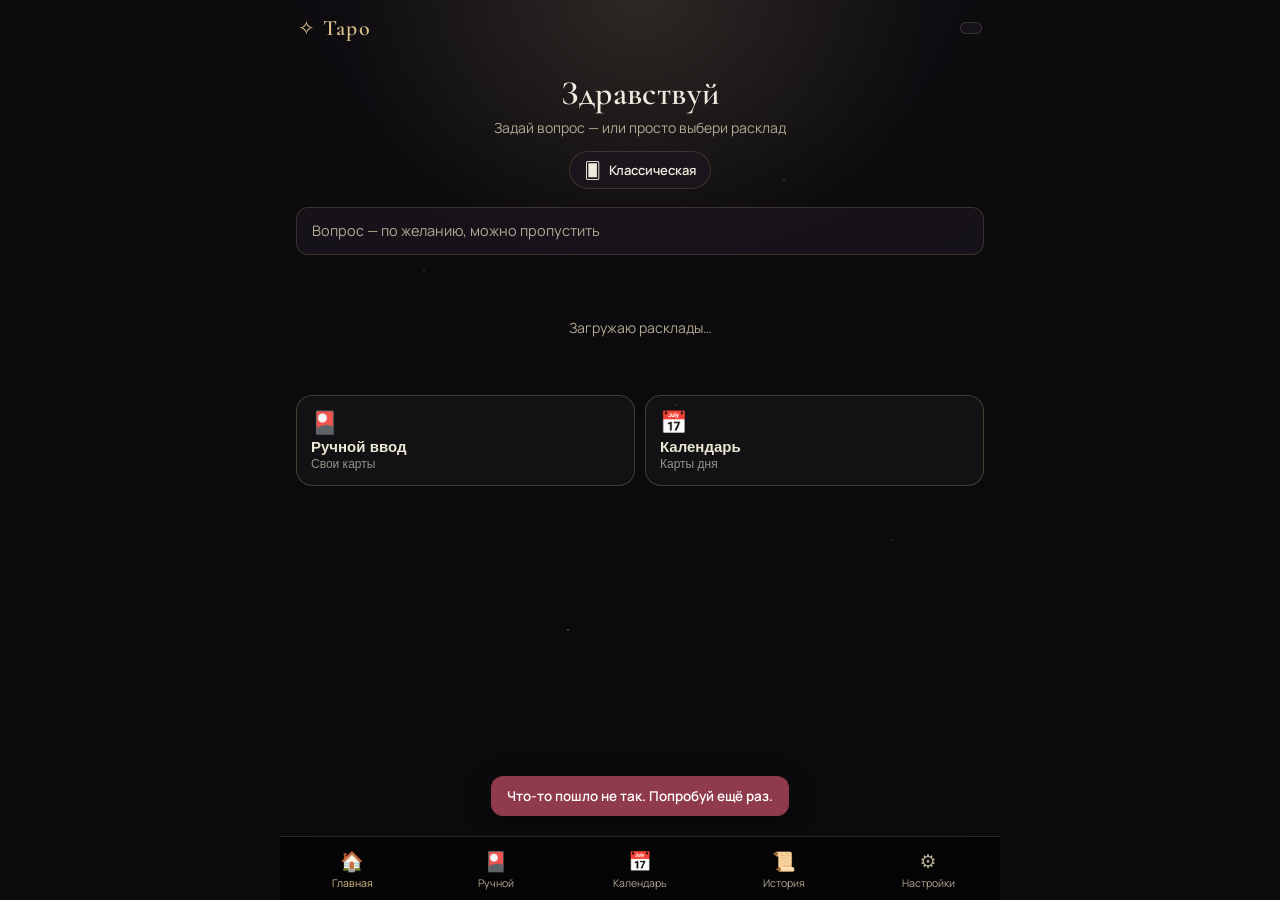
==== index.html @ e7fe7a1d "fix1" ====
<!DOCTYPE html>
<html lang="ru" data-theme="noir">
<head>
  <meta charset="UTF-8" />
  <meta name="viewport" content="width=device-width, initial-scale=1.0, maximum-scale=1.0, user-scalable=no" />
  <title>Таро · Мистика</title>
  <link rel="preconnect" href="https://fonts.googleapis.com" />
  <link rel="preconnect" href="https://fonts.gstatic.com" crossorigin />
  <link href="https://fonts.googleapis.com/css2?family=Cormorant+Garamond:ital,wght@0,500;0,600;1,500&family=Manrope:wght@400;500;600;700&display=swap" rel="stylesheet" />
  <link rel="stylesheet" href="css/styles.css" />
  <script src="https://telegram.org/js/telegram-web-app.js"></script>
</head>
<body>
  <div id="app">
    <!-- Ambient background layers -->
    <div class="bg-stars"></div>
    <div class="bg-glow"></div>

    <!-- Top bar -->
    <header class="topbar">
      <div class="brand">
        <span class="brand-mark">✧</span>
        <span class="brand-name">Таро</span>
      </div>
      <div class="topbar-right">
        <span id="admin-badge" class="admin-badge" hidden>ADMIN</span>
        <span id="stars" class="stars" title="Остаток раскладов на сегодня"></span>
      </div>
    </header>

    <main class="scroll">
      <!-- ================= HOME ================= -->
      <section id="screen-home" class="screen active">
        <div class="hero">
          <h1 id="greeting" class="hero-title">Здравствуй</h1>
          <p class="hero-sub">Задай вопрос — или просто выбери расклад</p>
          <button id="deck-pill" class="deck-pill" data-nav="decks">
            <span id="deck-pill-emoji">🂠</span>
            <span id="deck-pill-name">Классическая</span>
          </button>
        </div>

        <!-- Optional question (можно пропустить) -->
        <div class="q-wrap">
          <textarea id="q-input" class="q-input" rows="1" maxlength="240"
            placeholder="Вопрос — по желанию, можно пропустить"></textarea>
          <button id="q-clear" class="q-clear" hidden aria-label="Очистить">×</button>
        </div>

        <div id="spread-groups" class="spread-groups">
          <div class="empty-note">Загружаю расклады…</div>
        </div>

        <div class="home-actions">
          <button class="home-action" data-nav="manual">
            <span class="ha-ico">🎴</span>
            <span class="ha-label">Ручной ввод</span>
            <span class="ha-sub">Свои карты</span>
          </button>
          <button class="home-action" data-nav="calendar">
            <span class="ha-ico">📅</span>
            <span class="ha-label">Календарь</span>
            <span class="ha-sub">Карты дня</span>
          </button>
        </div>

        <button id="week-banner" class="week-banner" data-nav="week" hidden>
          <div class="wb-title">🌙 Моя неделя</div>
          <div id="week-desc" class="wb-desc">Дней: 0/5</div>
          <div class="wb-bar"><span id="week-bar"></span></div>
        </button>

        <button id="premium-banner" class="premium-banner" data-nav="settings" hidden>
          <div class="pb-star">⭐</div>
          <div class="pb-text">
            <div class="pb-title">Аркан Premium</div>
            <div id="premium-banner-sub" class="pb-sub">Все расклады и разборы без ограничений</div>
          </div>
        </button>
      </section>

      <!-- ================= TABLE (draw + reveal + interpret) ================= -->
      <section id="screen-table" class="screen">
        <button class="back-link" data-nav="home">‹ Назад</button>
        <h2 id="table-title" class="screen-title">Расклад</h2>
        <p id="table-question" class="result-question"></p>
        <div id="table-hint" class="table-hint">Нажми на каждую карту, чтобы открыть её</div>
        <div id="table-cards" class="table-cards"></div>

        <div id="interp-wrap" class="interp-block" hidden>
          <div class="interp-head">Трактовка</div>
          <div id="interp" class="interp-text"></div>
        </div>

        <!-- Deep-dive (premium) -->
        <div id="deep-block" class="deep-block" hidden>
          <button id="deep-btn" class="btn-premium">
            <span class="bp-ico">🔮</span>
            <span class="bp-label">Глубокий разбор</span>
            <span id="deep-price" class="bp-price"></span>
          </button>
          <div id="deep-text" class="deep-text" hidden></div>
        </div>

        <div id="chat-hint" class="card-chat-hint" hidden>Нажми на карту, чтобы поговорить с ней</div>
      </section>

      <!-- ================= MANUAL (ручной ввод) ================= -->
      <section id="screen-manual" class="screen">
        <button class="back-link" data-nav="home">‹ Назад</button>
        <h2 class="screen-title">🎴 Ручной ввод</h2>
        <p class="screen-sub">Выбери расклад, затем укажи карты, которые выпали у тебя вживую.</p>
        <div id="manual-spreads" class="spread-groups"></div>

        <div id="manual-build" class="manual-build" hidden>
          <button class="back-link" id="manual-reset">‹ Другой расклад</button>
          <h3 id="manual-title" class="manual-title"></h3>
          <div class="q-wrap">
            <textarea id="manual-q" class="q-input" rows="1" maxlength="240"
              placeholder="Вопрос — по желанию, можно пропустить"></textarea>
          </div>
          <div id="manual-slots" class="manual-slots"></div>
          <button id="manual-submit" class="btn-premium" disabled>
            <span class="bp-ico">🔮</span><span class="bp-label">Разложить</span>
          </button>
        </div>
      </section>

      <!-- ================= CALENDAR ================= -->
      <section id="screen-calendar" class="screen">
        <button class="back-link" data-nav="home">‹ Назад</button>
        <h2 class="screen-title">📅 Календарь дня</h2>
        <p class="screen-sub">Карты дня за последние недели. 🔒 — зафиксированная, остальные — авто.</p>
        <div id="cal-grid" class="cal-grid"></div>
        <div class="cal-legend">Нажми на день с картой, чтобы открыть тот расклад.</div>
      </section>

      <!-- ================= CARD DIALOGUE ================= -->
      <section id="screen-chat" class="screen">
        <button class="back-link" id="chat-back">‹ К раскладу</button>
        <div class="chat-header">
          <div id="chat-card-emoji" class="chat-card-emoji">🃏</div>
          <div>
            <div id="chat-card-name" class="chat-card-name">Карта</div>
            <div id="chat-card-orient" class="chat-card-orient"></div>
          </div>
        </div>
        <div id="chat-log" class="chat-log"></div>
        <div id="chat-turns" class="chat-turns"></div>
        <form id="chat-form" class="chat-form">
          <input id="chat-input" class="chat-input" type="text" autocomplete="off"
                 placeholder="Спроси карту…" maxlength="500" />
          <button id="chat-send" class="chat-send" type="submit">↑</button>
        </form>
      </section>

      <!-- ================= DECKS ================= -->
      <section id="screen-decks" class="screen">
        <button class="back-link" data-nav="home">‹ Назад</button>
        <h2 class="screen-title">Колоды</h2>
        <p class="screen-sub">Выбери стиль карт. Новые колоды будут появляться здесь.</p>
        <div id="deck-list" class="deck-list"></div>
      </section>

      <!-- ================= HISTORY ================= -->
      <section id="screen-history" class="screen">
        <button class="back-link" data-nav="home">‹ Назад</button>
        <h2 class="screen-title">История</h2>
        <div id="hist-list" class="hist-list"></div>
      </section>

      <!-- ================= WEEK ================= -->
      <section id="screen-week" class="screen">
        <button class="back-link" data-nav="home">‹ Назад</button>
        <h2 class="screen-title">🌙 Моя неделя</h2>
        <div id="week-body" class="week-body"></div>
      </section>

      <!-- ================= SETTINGS ================= -->
      <section id="screen-settings" class="screen">
        <button class="back-link" data-nav="home">‹ Назад</button>
        <h2 class="screen-title">Настройки</h2>

        <div class="set-group">
          <div class="set-label">Тема оформления</div>
          <div class="theme-opts">
            <button class="theme-opt" data-theme-opt="noir">
              <span class="to-swatch to-noir"></span> Нуар (золото)
            </button>
            <button class="theme-opt" data-theme-opt="violet">
              <span class="to-swatch to-violet"></span> Фиолет (мистика)
            </button>
          </div>
        </div>

        <div class="set-group">
          <div class="set-label">Карта дня — напоминание</div>
          <div class="set-row">
            <input id="daily-time" class="time-input" type="time" />
            <button id="daily-save" class="btn-mini">Сохранить</button>
            <button id="daily-off" class="btn-mini ghost">Выкл</button>
          </div>
        </div>

        <div class="set-group">
          <label class="set-toggle">
            <span>Итог недели</span>
            <input id="weekly-toggle" type="checkbox" />
            <span class="switch"></span>
          </label>
        </div>

        <div id="premium-group" class="set-group premium-group" hidden>
          <div class="set-label">Подписка</div>
          <div id="premium-status" class="premium-status">
            <div class="ps-head">
              <span id="premium-badge" class="premium-badge">FREE</span>
              <span id="premium-until" class="ps-until"></span>
            </div>
            <ul class="ps-perks">
              <li>Повышенные лимиты на все расклады</li>
              <li>Глубокие разборы и диалог с картой</li>
              <li>Итог недели без ограничений</li>
            </ul>
            <button id="premium-subscribe" class="btn-primary premium-cta">⭐ Оформить Premium</button>
          </div>
        </div>
      </section>
    </main>

    <!-- Bottom navigation -->
    <nav class="tabbar">
      <button class="tab active" data-nav="home"><span>🏠</span>Главная</button>
      <button class="tab" data-nav="manual"><span>🎴</span>Ручной</button>
      <button class="tab" data-nav="calendar"><span>📅</span>Календарь</button>
      <button class="tab" data-nav="history"><span>📜</span>История</button>
      <button class="tab" data-nav="settings"><span>⚙️</span>Настройки</button>
    </nav>

    <!-- Card picker modal (ручной режим) -->
    <div id="picker" class="picker" hidden>
      <div class="picker-card">
        <div class="picker-head">
          <div id="picker-title" class="picker-title">Выбери карту</div>
          <button id="picker-close" class="picker-close" aria-label="Закрыть">×</button>
        </div>
        <input id="picker-search" class="picker-search" type="text" autocomplete="off" placeholder="Поиск карты…" />
        <div id="picker-suits" class="picker-suits"></div>
        <div id="picker-grid" class="picker-grid"></div>
      </div>
    </div>

    <!-- Overlay + toast -->
    <div id="overlay" class="overlay" hidden>
      <div class="overlay-card">
        <div class="spinner"></div>
        <div id="overlay-text" class="overlay-text">Тасую колоду…</div>
      </div>
    </div>
    <div id="toast" class="toast" hidden></div>
  </div>

  <script src="js/config.js"></script>
  <script src="js/app.js"></script>
</body>
</html>
---- css/styles.css ----
/* ============================================================
   Tarot MiniApp — styles (Milestone 2)
   Two switchable themes via [data-theme] on <html>:
     - noir   (default): obsidian + gold + wine
     - violet (mystic):  void + violet + gold
   ============================================================ */

:root {
  --font-display: "Cormorant Garamond", Georgia, serif;
  --font-ui: "Manrope", system-ui, -apple-system, sans-serif;
  --radius: 18px;
  --radius-sm: 12px;
  --tab-h: 64px;
  --maxw: 480px;
}

/* ---- Noir (default) ---- */
[data-theme="noir"] {
  --bg: #0b0a0c;
  --bg-2: #131016;
  --panel: rgba(30, 24, 32, 0.66);
  --panel-border: rgba(217, 192, 138, 0.18);
  --gold: #d9c08a;
  --gold-deep: #9a7d3e;
  --accent: #8f3b4c;
  --accent-2: #b6566a;
  --ink: #efe9dd;
  --ink-sub: #b3a893;
  --glow: rgba(217, 192, 138, 0.14);
  --star: rgba(239, 233, 221, 0.85);
}

/* ---- Violet (mystic) ---- */
[data-theme="violet"] {
  --bg: #0a0713;
  --bg-2: #120c22;
  --panel: rgba(30, 22, 52, 0.66);
  --panel-border: rgba(165, 139, 255, 0.22);
  --gold: #e9c46a;
  --gold-deep: #b8862f;
  --accent: #7b5cff;
  --accent-2: #a58bff;
  --ink: #f4ecd8;
  --ink-sub: #b6a9d8;
  --glow: rgba(123, 92, 255, 0.2);
  --star: rgba(244, 236, 216, 0.9);
}

* { box-sizing: border-box; margin: 0; padding: 0; -webkit-tap-highlight-color: transparent; }

html, body { height: 100%; }

body {
  font-family: var(--font-ui);
  color: var(--ink);
  background: var(--bg);
  overflow: hidden;
}

#app {
  position: relative;
  max-width: var(--maxw);
  height: 100vh;
  height: 100dvh;
  margin: 0 auto;
  display: flex;
  flex-direction: column;
  overflow: hidden;
  background:
    radial-gradient(120% 80% at 50% -10%, var(--bg-2), var(--bg) 60%);
}

/* На широких экранах (Telegram Desktop) даём больше места под геометрию креста. */
@media (min-width: 560px) {
  :root { --maxw: 720px; }
}

/* ---- Ambient background ---- */
.bg-stars, .bg-glow { position: absolute; inset: 0; pointer-events: none; z-index: 0; }
.bg-stars {
  background-image:
    radial-gradient(1px 1px at 20% 30%, var(--star), transparent),
    radial-gradient(1px 1px at 70% 20%, var(--star), transparent),
    radial-gradient(1.5px 1.5px at 40% 70%, var(--star), transparent),
    radial-gradient(1px 1px at 85% 60%, var(--star), transparent),
    radial-gradient(1px 1px at 55% 45%, var(--star), transparent),
    radial-gradient(1px 1px at 10% 80%, var(--star), transparent);
  opacity: 0.5;
}
.bg-glow {
  background: radial-gradient(60% 40% at 50% 0%, var(--glow), transparent 70%);
}

/* ---- Top bar ---- */
.topbar {
  position: relative; z-index: 2;
  display: flex; align-items: center; justify-content: space-between;
  padding: 14px 18px 8px;
}
.brand { display: flex; align-items: center; gap: 8px; }
.brand-mark { color: var(--gold); font-size: 20px; }
.brand-name {
  font-family: var(--font-display); font-size: 22px; font-weight: 600;
  letter-spacing: 0.06em; color: var(--gold);
}
.topbar-right { display: flex; align-items: center; gap: 10px; }
.admin-badge {
  font-size: 10px; font-weight: 700; letter-spacing: 0.1em;
  color: var(--bg); background: var(--gold); padding: 3px 7px; border-radius: 6px;
}
.stars {
  font-size: 13px; font-weight: 600; color: var(--gold);
  background: var(--panel); border: 1px solid var(--panel-border);
  padding: 5px 10px; border-radius: 999px;
}

/* ---- Scroll area / screens ---- */
.scroll {
  position: relative; z-index: 1;
  flex: 1; overflow-y: auto; -webkit-overflow-scrolling: touch;
  padding: 6px 16px calc(var(--tab-h) + 24px);
}
.screen { display: none; animation: fade 0.35s ease; }
.screen.active { display: block; }
@keyframes fade { from { opacity: 0; transform: translateY(6px); } to { opacity: 1; transform: none; } }

.screen-title {
  font-family: var(--font-display); font-size: 30px; font-weight: 600;
  color: var(--gold); margin: 4px 0 2px;
}
.screen-sub { color: var(--ink-sub); font-size: 14px; margin-bottom: 16px; }
.back-link {
  background: none; border: none; color: var(--ink-sub);
  font-family: var(--font-ui); font-size: 14px; padding: 6px 0; margin-bottom: 6px; cursor: pointer;
}

/* ---- Hero ---- */
.hero { text-align: center; padding: 18px 0 14px; }
.hero-title {
  font-family: var(--font-display); font-size: 34px; font-weight: 600;
  color: var(--ink); letter-spacing: 0.01em;
}
.hero-sub { color: var(--ink-sub); font-size: 14px; margin-top: 4px; }
.deck-pill {
  margin-top: 14px; display: inline-flex; align-items: center; gap: 8px;
  background: var(--panel); border: 1px solid var(--panel-border);
  color: var(--ink); font-family: var(--font-ui); font-size: 13px; font-weight: 600;
  padding: 7px 14px; border-radius: 999px; cursor: pointer;
}
.deck-pill span:first-child { font-size: 16px; }

/* ---- Question field (по желанию) ---- */
.q-wrap { position: relative; margin: 4px 0 18px; }
.q-input {
  width: 100%; resize: none; overflow: hidden;
  background: var(--panel); border: 1px solid var(--panel-border);
  border-radius: var(--radius-sm); padding: 13px 40px 13px 15px;
  color: var(--ink); font-family: var(--font-ui); font-size: 14.5px; line-height: 1.4;
}
.q-input::placeholder { color: var(--ink-sub); }
.q-input:focus { outline: none; border-color: var(--gold-deep); }
.q-clear {
  position: absolute; top: 8px; right: 8px; width: 26px; height: 26px;
  border: none; border-radius: 50%; cursor: pointer;
  background: rgba(0,0,0,0.3); color: var(--ink-sub); font-size: 18px; line-height: 1;
}

/* ---- Spread groups + cards ---- */
.spread-groups { display: flex; flex-direction: column; gap: 8px; }
.group-title {
  font-family: var(--font-display); font-size: 16px; color: var(--ink-sub);
  letter-spacing: 0.04em; margin: 12px 2px 2px; text-transform: uppercase;
}
.spreads { display: flex; flex-direction: column; gap: 12px; }
.spread-card {
  display: flex; align-items: center; gap: 14px; text-align: left; width: 100%;
  background: var(--panel); border: 1px solid var(--panel-border);
  border-radius: var(--radius); padding: 16px; cursor: pointer;
  color: var(--ink); transition: transform 0.15s, border-color 0.15s;
}
.spread-card:active { transform: scale(0.98); border-color: var(--gold-deep); }
.spread-ico {
  width: 46px; height: 46px; flex: none; display: grid; place-items: center;
  font-size: 24px; border-radius: 12px;
  background: linear-gradient(160deg, var(--gold-deep), transparent);
  color: var(--gold);
}
.spread-body { flex: 1; }
.spread-name { font-family: var(--font-display); font-size: 21px; font-weight: 600; color: var(--gold); }
.spread-desc { font-size: 12.5px; color: var(--ink-sub); margin-top: 2px; }
.sc-chip {
  flex: none; min-width: 30px; text-align: center;
  font-size: 13px; font-weight: 700; color: var(--ink);
  background: rgba(0,0,0,0.28); border: 1px solid var(--panel-border);
  padding: 4px 8px; border-radius: 999px;
}
.sc-chip.empty { color: var(--accent-2); border-color: var(--accent); }

/* ---- Week banner ---- */
.week-banner {
  width: 100%; text-align: left; margin-top: 18px; cursor: pointer;
  background: linear-gradient(135deg, var(--panel), transparent);
  border: 1px solid var(--panel-border); border-radius: var(--radius); padding: 16px;
  color: var(--ink);
}
.wb-title { font-family: var(--font-display); font-size: 20px; color: var(--gold); }
.wb-desc { font-size: 12.5px; color: var(--ink-sub); margin: 4px 0 8px; }
.wb-bar { height: 6px; border-radius: 999px; background: rgba(0,0,0,0.3); overflow: hidden; }
.wb-bar span { display: block; height: 100%; width: 0; background: linear-gradient(90deg, var(--gold-deep), var(--gold)); transition: width 0.5s; }

/* ---- Table (draw + reveal ritual) ---- */
.result-question { font-style: italic; color: var(--ink-sub); font-size: 14px; margin: 4px 0 8px; }
.table-hint { text-align: center; color: var(--ink-sub); font-size: 12.5px; margin: 6px 0 14px; }

/* Базовая раскладка — компактная сетка для телефона. */
.table-cards { display: grid; gap: 12px; justify-content: center; padding: 4px 0 12px; }
.table-cards.layout-line { grid-auto-flow: column; grid-auto-columns: minmax(88px, 116px); overflow-x: auto; }
.table-cards.layout-grid { grid-template-columns: repeat(3, minmax(84px, 1fr)); }
.table-cards.layout-cross4,
.table-cards.layout-cross5 { grid-template-columns: repeat(3, minmax(84px, 1fr)); }

/* На широких экранах — настоящая геометрия креста через grid-template-areas. */
@media (min-width: 560px) {
  .table-cards.layout-cross4 {
    grid-template-columns: repeat(3, 132px);
    grid-template-areas:
      ".    pTop    ."
      "pLeft .      pRight"
      ".    pBottom .";
    justify-content: center;
  }
  .table-cards.layout-cross5 {
    grid-template-columns: repeat(3, 132px);
    grid-template-areas:
      ".     pTop    ."
      "pLeft pCenter pRight"
      ".     pBottom .";
    justify-content: center;
  }
  .table-cards.layout-line { grid-auto-columns: 132px; overflow-x: visible; justify-content: center; }
  .table-cards.layout-grid { grid-template-columns: repeat(5, 120px); }
}

/* ---- Slot (card + labels) ---- */
.slot { display: flex; flex-direction: column; align-items: center; gap: 6px; }
.slot-pos {
  font-size: 10.5px; color: var(--gold); text-transform: uppercase; letter-spacing: 0.05em;
  text-align: center; line-height: 1.2; min-height: 1.2em;
}
.slot-name {
  font-family: var(--font-display); font-size: 14px; font-weight: 600; line-height: 1.15;
  text-align: center; color: var(--ink); min-height: 1em;
}

/* ---- Flip card ---- */
.tcard {
  position: relative; width: 100%; aspect-ratio: 2 / 3; cursor: pointer;
  perspective: 900px;
}
.tcard-inner {
  position: absolute; inset: 0; trans-style: preserve-3d; transform-style: preserve-3d;
  transition: transform 0.55s cubic-bezier(0.4, 0.15, 0.2, 1);
}
.tcard.revealed .tcard-inner { transform: rotateY(180deg); }
.face {
  position: absolute; inset: 0; -webkit-backface-visibility: hidden; backface-visibility: hidden;
  border-radius: var(--radius-sm); overflow: hidden;
  border: 1px solid var(--panel-border); background: var(--panel);
  display: grid; place-items: center;
}
.face img { width: 100%; height: 100%; object-fit: cover; display: block; }
.face.noimg { font-size: 44px; background: radial-gradient(120% 90% at 50% 0%, var(--gold-deep), transparent 70%); }
.face.back {
  background:
    repeating-linear-gradient(45deg, rgba(217,192,138,0.06) 0 8px, transparent 8px 16px),
    radial-gradient(120% 90% at 50% 0%, var(--gold-deep), transparent 72%);
  color: var(--gold);
}
.face.front { transform: rotateY(180deg); }
.tcard:active .tcard-inner { filter: brightness(1.05); }

.rev-badge {
  position: absolute; left: 6px; bottom: 6px; z-index: 2;
  font-size: 9px; font-weight: 700; letter-spacing: 0.02em;
  color: var(--bg); background: var(--gold);
  padding: 2px 6px; border-radius: 999px; opacity: 0.92;
}

/* ---- Interpretation / deep ---- */
.interp-block, .deep-text {
  background: var(--panel); border: 1px solid var(--panel-border);
  border-radius: var(--radius); padding: 16px; margin-top: 10px;
}
.interp-head { font-family: var(--font-display); font-size: 18px; color: var(--gold); margin-bottom: 8px; }
.interp-text, .deep-text { white-space: pre-wrap; line-height: 1.6; font-size: 14.5px; color: var(--ink); }
.interp-loading { color: var(--ink-sub); font-style: italic; }

/* ---- Premium buttons ---- */
.deep-block { margin-top: 14px; }
.btn-premium {
  width: 100%; display: flex; align-items: center; gap: 10px; cursor: pointer;
  background: linear-gradient(135deg, var(--accent), var(--gold-deep));
  border: none; border-radius: var(--radius); padding: 14px 16px;
  color: #fff; font-family: var(--font-ui); font-size: 15px; font-weight: 700;
}
.btn-premium:active { transform: scale(0.98); }
.btn-premium:disabled { opacity: 0.6; }
.btn-premium .bp-ico { font-size: 18px; }
.btn-premium .bp-label { flex: 1; text-align: left; }
.btn-premium .bp-price {
  font-size: 12px; font-weight: 700; background: rgba(0,0,0,0.28);
  padding: 3px 8px; border-radius: 999px;
}
.deep-text { margin-top: 12px; }
.card-chat-hint { text-align: center; color: var(--ink-sub); font-size: 12.5px; margin-top: 14px; }

/* ---- Card dialogue ---- */
#screen-chat.active { display: flex; flex-direction: column; min-height: calc(100dvh - var(--tab-h) - 30px); }
.chat-header { display: flex; align-items: center; gap: 12px; padding: 6px 0 12px; border-bottom: 1px solid var(--panel-border); }
.chat-card-emoji {
  width: 44px; height: 44px; flex: none; display: grid; place-items: center; font-size: 24px;
  border-radius: 12px; background: radial-gradient(120% 90% at 50% 0%, var(--gold-deep), transparent 70%); color: var(--gold);
}
.chat-card-name { font-family: var(--font-display); font-size: 20px; font-weight: 600; color: var(--gold); }
.chat-card-orient { font-size: 12px; color: var(--ink-sub); }
.chat-log { flex: 1; overflow-y: auto; display: flex; flex-direction: column; gap: 10px; padding: 14px 0; }
.bubble { max-width: 82%; padding: 10px 13px; border-radius: 16px; font-size: 14.5px; line-height: 1.5; white-space: pre-wrap; }
.bubble.user { align-self: flex-end; background: var(--accent); color: #fff; border-bottom-right-radius: 5px; }
.bubble.card { align-self: flex-start; background: var(--panel); border: 1px solid var(--panel-border); color: var(--ink); border-bottom-left-radius: 5px; }
.bubble.card.typing { color: var(--ink-sub); font-style: italic; }
.chat-turns { text-align: center; font-size: 11.5px; color: var(--ink-sub); padding-bottom: 6px; }
.chat-form { display: flex; gap: 8px; padding: 10px 0 4px; }
.chat-input {
  flex: 1; background: var(--panel); border: 1px solid var(--panel-border);
  border-radius: 999px; padding: 12px 16px; color: var(--ink); font-family: var(--font-ui); font-size: 14.5px;
}
.chat-input:focus { outline: none; border-color: var(--gold); }
.chat-send {
  width: 46px; flex: none; border: none; border-radius: 50%; cursor: pointer;
  background: linear-gradient(135deg, var(--accent), var(--gold-deep)); color: #fff; font-size: 20px;
}
.chat-send:disabled { opacity: 0.5; }

/* ---- Decks ---- */
.deck-list { display: flex; flex-direction: column; gap: 12px; }
.deck-item {
  display: flex; align-items: center; gap: 14px;
  background: var(--panel); border: 1px solid var(--panel-border); border-radius: var(--radius); padding: 15px;
}
.deck-item.selected { border-color: var(--gold); box-shadow: 0 0 0 1px var(--gold-deep) inset; }
.deck-swatch { width: 46px; height: 60px; flex: none; border-radius: 8px; border: 2px solid; }
.deck-info { flex: 1; }
.deck-title { font-family: var(--font-display); font-size: 19px; font-weight: 600; color: var(--gold); }
.deck-desc { font-size: 12px; color: var(--ink-sub); margin-top: 2px; }
.deck-action { flex: none; }
.btn-mini {
  background: var(--gold); color: var(--bg); border: none; border-radius: 999px;
  padding: 8px 14px; font-family: var(--font-ui); font-weight: 700; font-size: 13px; cursor: pointer;
}
.btn-mini.ghost { background: transparent; color: var(--ink-sub); border: 1px solid var(--panel-border); }
.btn-mini:disabled { opacity: 0.55; }
.deck-badge { font-size: 12px; color: var(--gold); font-weight: 700; }
.deck-locked { font-size: 12px; color: var(--ink-sub); }

/* ---- History ---- */
.hist-list { display: flex; flex-direction: column; gap: 10px; }
.hist-item {
  background: var(--panel); border: 1px solid var(--panel-border); border-radius: var(--radius-sm);
  padding: 13px 15px; cursor: pointer;
}
.hist-item:active { border-color: var(--gold-deep); }
.hist-top { display: flex; justify-content: space-between; align-items: baseline; }
.hist-type { font-family: var(--font-display); font-size: 17px; color: var(--gold); }
.hist-date { font-size: 11.5px; color: var(--ink-sub); }
.hist-cards { font-size: 12.5px; color: var(--ink-sub); margin-top: 4px; }
.empty-note { text-align: center; color: var(--ink-sub); font-size: 14px; padding: 40px 20px; }

/* ---- Week screen ---- */
.week-body { display: flex; flex-direction: column; gap: 14px; }
.week-summary { background: var(--panel); border: 1px solid var(--panel-border); border-radius: var(--radius); padding: 16px; white-space: pre-wrap; line-height: 1.6; font-size: 14.5px; }
.week-locked-note { font-size: 12.5px; color: var(--ink-sub); text-align: center; }

/* ---- Settings ---- */
.set-group { background: var(--panel); border: 1px solid var(--panel-border); border-radius: var(--radius); padding: 15px; margin-bottom: 12px; }
.set-label { font-size: 13px; color: var(--ink-sub); margin-bottom: 10px; }
.theme-opts { display: flex; gap: 10px; }
.theme-opt {
  flex: 1; display: flex; align-items: center; gap: 8px; justify-content: center;
  background: rgba(0,0,0,0.25); border: 1px solid var(--panel-border); border-radius: var(--radius-sm);
  padding: 11px; color: var(--ink); font-family: var(--font-ui); font-size: 13px; cursor: pointer;
}
.theme-opt.active { border-color: var(--gold); color: var(--gold); }
.to-swatch { width: 16px; height: 16px; border-radius: 50%; border: 1px solid rgba(255,255,255,0.2); }
.to-noir { background: linear-gradient(135deg, #0b0a0c, #d9c08a); }
.to-violet { background: linear-gradient(135deg, #0a0713, #7b5cff, #e9c46a); }
.set-row { display: flex; gap: 8px; align-items: center; }
.time-input {
  flex: 1; background: rgba(0,0,0,0.25); border: 1px solid var(--panel-border);
  border-radius: var(--radius-sm); padding: 10px 12px; color: var(--ink); font-family: var(--font-ui); font-size: 14px;
}
.set-toggle { display: flex; align-items: center; justify-content: space-between; font-size: 15px; cursor: pointer; }
.set-toggle input { display: none; }
.switch { width: 46px; height: 26px; border-radius: 999px; background: rgba(0,0,0,0.35); position: relative; transition: background 0.2s; border: 1px solid var(--panel-border); }
.switch::after { content: ""; position: absolute; top: 2px; left: 2px; width: 20px; height: 20px; border-radius: 50%; background: var(--ink-sub); transition: transform 0.2s, background 0.2s; }
.set-toggle input:checked + .switch { background: var(--gold-deep); }
.set-toggle input:checked + .switch::after { transform: translateX(20px); background: var(--gold); }

/* ---- Tab bar ---- */
.tabbar {
  position: absolute; bottom: 0; left: 0; right: 0; z-index: 3; height: var(--tab-h);
  display: flex; background: rgba(0,0,0,0.5); backdrop-filter: blur(14px);
  border-top: 1px solid var(--panel-border);
}
.tab {
  flex: 1; display: flex; flex-direction: column; align-items: center; justify-content: center; gap: 2px;
  background: none; border: none; cursor: pointer; color: var(--ink-sub);
  font-family: var(--font-ui); font-size: 10.5px;
}
.tab span { font-size: 19px; }
.tab.active { color: var(--gold); }

/* ---- Overlay + toast ---- */
/* Атрибут hidden должен всегда прятать элемент, даже если у него задан display
   (иначе .overlay { display: grid } перебивает hidden и плашка висит вечно). */
[hidden] { display: none !important; }

.overlay {
  position: absolute; inset: 0; z-index: 20; display: grid; place-items: center;
  background: rgba(0,0,0,0.6); backdrop-filter: blur(4px);
}
.overlay-card { text-align: center; }
.overlay-text { font-family: var(--font-display); font-size: 18px; color: var(--gold); margin-top: 16px; }
.spinner {
  width: 42px; height: 42px; margin: 0 auto; border-radius: 50%;
  border: 3px solid var(--panel-border); border-top-color: var(--gold); animation: spin 0.9s linear infinite;
}
@keyframes spin { to { transform: rotate(360deg); } }
.toast {
  position: absolute; left: 50%; bottom: calc(var(--tab-h) + 20px); transform: translateX(-50%);
  z-index: 30; max-width: 90%; background: var(--accent); color: #fff;
  padding: 11px 16px; border-radius: 12px; font-size: 13.5px; font-weight: 600;
  box-shadow: 0 6px 24px rgba(0,0,0,0.4); animation: fade 0.25s ease;
}


/* ============================================================
   Milestone 3 — ручной режим, модалка выбора карт, календарь
   ============================================================ */

/* --- Быстрые кнопки на главной --- */
.home-actions {
  display: grid;
  grid-template-columns: 1fr 1fr;
  gap: 10px;
  margin: 18px 0 6px;
}
.home-action {
  display: flex;
  flex-direction: column;
  align-items: flex-start;
  gap: 2px;
  padding: 14px;
  border-radius: 16px;
  border: 1px solid var(--line, rgba(217,192,138,0.25));
  background: var(--card, rgba(255,255,255,0.03));
  color: var(--text, #ece6d6);
  cursor: pointer;
  transition: transform 0.12s ease, border-color 0.2s ease;
}
.home-action:active { transform: scale(0.97); }
.home-action .ha-ico { font-size: 22px; }
.home-action .ha-label { font-weight: 600; font-size: 15px; }
.home-action .ha-sub { font-size: 12px; opacity: 0.6; }

/* --- Ручной режим --- */
.manual-build { margin-top: 8px; }
.manual-title {
  font-family: "Cormorant Garamond", serif;
  font-size: 22px;
  margin: 8px 0 12px;
  color: var(--accent, #d9c08a);
}
.manual-slots { display: flex; flex-direction: column; gap: 12px; margin: 14px 0 18px; }
.mslot {
  padding: 12px;
  border-radius: 14px;
  border: 1px solid var(--line, rgba(217,192,138,0.22));
  background: var(--card, rgba(255,255,255,0.03));
}
.mslot-pos { font-size: 12px; letter-spacing: 0.04em; text-transform: uppercase; opacity: 0.6; margin-bottom: 8px; }
.mslot-row { display: flex; gap: 8px; align-items: stretch; }
.mslot-pick {
  flex: 1;
  display: flex;
  align-items: center;
  gap: 8px;
  padding: 10px 12px;
  border-radius: 12px;
  border: 1px dashed var(--line, rgba(217,192,138,0.4));
  background: transparent;
  color: var(--text, #ece6d6);
  cursor: pointer;
  font-size: 14px;
  text-align: left;
}
.mslot-pick.filled { border-style: solid; background: rgba(217,192,138,0.08); }
.mslot-emoji { font-size: 18px; }
.mslot-name { font-weight: 600; }
.mslot-orient {
  flex: 0 0 auto;
  padding: 10px 12px;
  border-radius: 12px;
  border: 1px solid var(--line, rgba(217,192,138,0.3));
  background: transparent;
  color: var(--text, #ece6d6);
  font-size: 12px;
  cursor: pointer;
  white-space: nowrap;
}
.mslot-orient.rev { border-color: var(--accent, #d9c08a); color: var(--accent, #d9c08a); }
.mslot-orient:disabled { opacity: 0.35; cursor: default; }

/* --- Модалка выбора карт --- */
.picker {
  position: fixed;
  inset: 0;
  z-index: 60;
  display: flex;
  align-items: flex-end;
  justify-content: center;
  background: rgba(0,0,0,0.6);
  backdrop-filter: blur(3px);
}
.picker-card {
  width: 100%;
  max-width: 560px;
  max-height: 82vh;
  display: flex;
  flex-direction: column;
  padding: 16px 14px calc(14px + env(safe-area-inset-bottom, 0px));
  border-radius: 20px 20px 0 0;
  background: var(--bg-elev, #17131d);
  border: 1px solid var(--line, rgba(217,192,138,0.25));
  box-shadow: 0 -8px 30px rgba(0,0,0,0.5);
}
.picker-head { display: flex; align-items: center; justify-content: space-between; margin-bottom: 10px; }
.picker-title { font-family: "Cormorant Garamond", serif; font-size: 20px; color: var(--accent, #d9c08a); }
.picker-close { background: none; border: none; color: var(--text, #ece6d6); font-size: 26px; line-height: 1; cursor: pointer; opacity: 0.7; }
.picker-search {
  width: 100%;
  padding: 10px 12px;
  border-radius: 12px;
  border: 1px solid var(--line, rgba(217,192,138,0.3));
  background: rgba(255,255,255,0.04);
  color: var(--text, #ece6d6);
  font-size: 14px;
  margin-bottom: 10px;
}
.picker-suits { display: flex; gap: 6px; overflow-x: auto; padding-bottom: 8px; margin-bottom: 4px; -webkit-overflow-scrolling: touch; }
.psuit {
  flex: 0 0 auto;
  padding: 6px 12px;
  border-radius: 999px;
  border: 1px solid var(--line, rgba(217,192,138,0.3));
  background: transparent;
  color: var(--text, #ece6d6);
  font-size: 13px;
  cursor: pointer;
  white-space: nowrap;
}
.psuit.active { background: var(--accent, #d9c08a); color: #1a1520; border-color: var(--accent, #d9c08a); font-weight: 600; }
.picker-grid {
  overflow-y: auto;
  display: grid;
  grid-template-columns: repeat(2, 1fr);
  gap: 8px;
  padding-top: 6px;
}
.pcard {
  display: flex;
  align-items: center;
  gap: 8px;
  padding: 10px;
  border-radius: 12px;
  border: 1px solid var(--line, rgba(217,192,138,0.2));
  background: rgba(255,255,255,0.03);
  color: var(--text, #ece6d6);
  font-size: 13px;
  cursor: pointer;
  text-align: left;
}
.pcard:active { transform: scale(0.97); }
.pcard-emoji { font-size: 17px; flex: 0 0 auto; }
.pcard-name { line-height: 1.2; }
.pcard.used { opacity: 0.32; cursor: default; }
@media (min-width: 480px) { .picker-grid { grid-template-columns: repeat(3, 1fr); } }

/* --- Календарь --- */
.cal-grid {
  display: grid;
  grid-template-columns: repeat(7, 1fr);
  gap: 6px;
  margin-top: 14px;
}
.cal-wd { text-align: center; font-size: 11px; opacity: 0.5; padding-bottom: 2px; }
.cal-cell {
  position: relative;
  aspect-ratio: 1 / 1;
  border-radius: 10px;
  border: 1px solid var(--line, rgba(217,192,138,0.15));
  background: rgba(255,255,255,0.02);
  display: flex;
  flex-direction: column;
  align-items: center;
  justify-content: center;
  gap: 2px;
  overflow: hidden;
}
.cal-cell.blank { border: none; background: none; }
.cal-cell.has { background: rgba(217,192,138,0.08); border-color: var(--line, rgba(217,192,138,0.3)); }
.cal-cell.locked { border-color: var(--accent, #d9c08a); box-shadow: inset 0 0 0 1px rgba(217,192,138,0.4); }
.cal-cell.today { outline: 1px solid var(--accent, #d9c08a); outline-offset: -1px; }
.cal-cell.clickable { cursor: pointer; }
.cal-cell.clickable:active { transform: scale(0.95); }
.cal-num { font-size: 11px; opacity: 0.55; position: absolute; top: 3px; left: 5px; }
.cal-emoji { font-size: 18px; line-height: 1; }
.cal-lock { position: absolute; bottom: 2px; right: 3px; font-size: 9px; }
.cal-legend { margin-top: 14px; font-size: 12px; opacity: 0.55; text-align: center; }
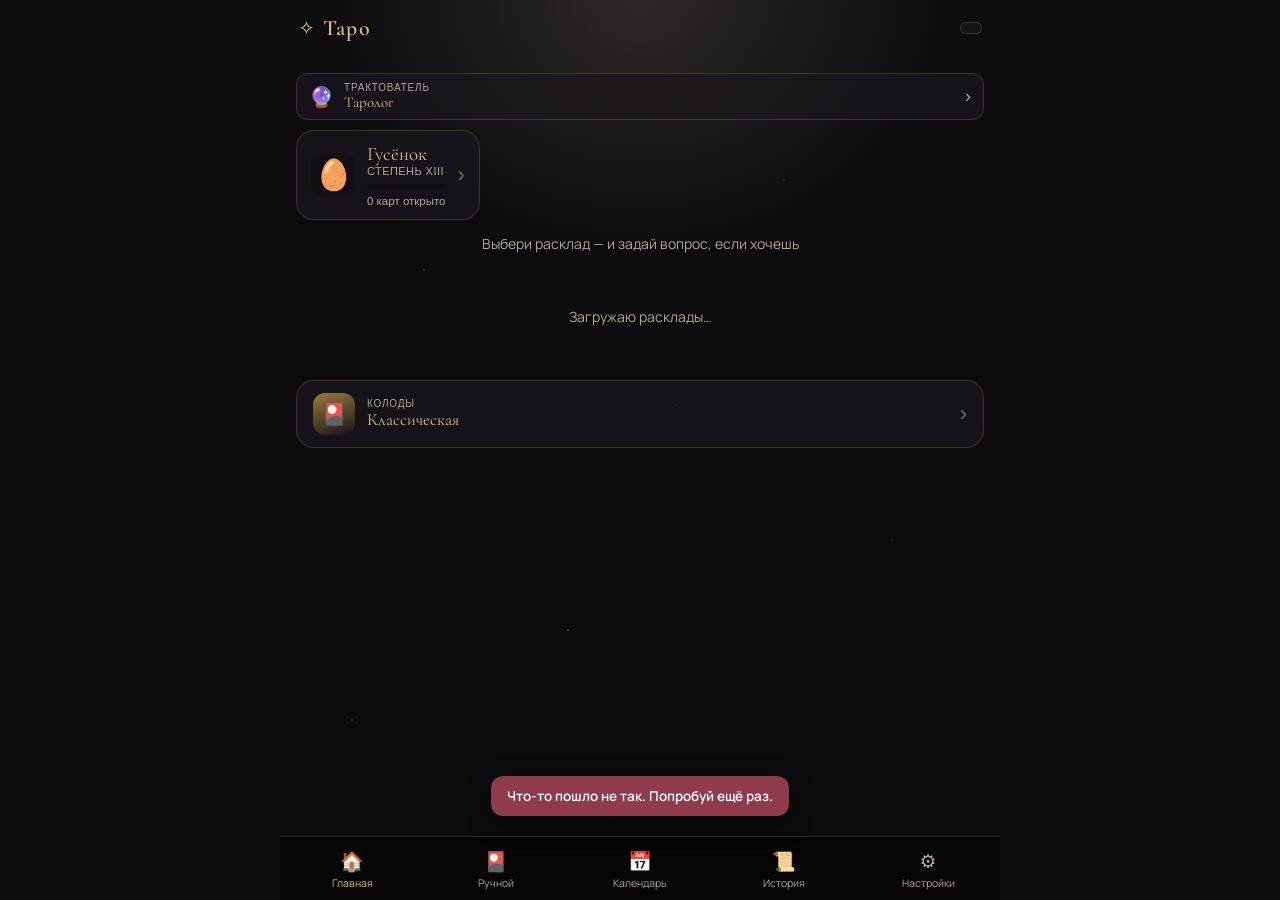
==== commit 6e373f49: "Add files via upload" ====
--- a/index.html
+++ b/index.html
@@ -23,7 +23,10 @@
         <span class="brand-name">Таро</span>
       </div>
       <div class="topbar-right">
-        <span id="admin-badge" class="admin-badge" hidden>ADMIN</span>
+        <button id="coins-pill" class="coins-pill" data-nav="quests" title="Зёрна" hidden>
+          <span class="coins-emoji">🌾</span><span id="coins-balance" class="coins-balance">0</span>
+        </button>
+        <span id="admin-badge" class="admin-badge" data-nav="admin" hidden>ADMIN</span>
         <span id="stars" class="stars" title="Остаток раскладов на сегодня"></span>
       </div>
     </header>
@@ -32,37 +35,42 @@
       <!-- ================= HOME ================= -->
       <section id="screen-home" class="screen active">
         <div class="hero">
-          <h1 id="greeting" class="hero-title">Здравствуй</h1>
-          <p class="hero-sub">Задай вопрос — или просто выбери расклад</p>
-          <button id="deck-pill" class="deck-pill" data-nav="decks">
-            <span id="deck-pill-emoji">🂠</span>
-            <span id="deck-pill-name">Классическая</span>
+          <!-- Выбор трактователя — слим-бар над званием. Тап — к трактователям. -->
+          <button id="reader-pill" class="reader-pill" data-nav="readers">
+            <span id="reader-pill-emoji" class="reader-pill-emoji">🔮</span>
+            <span class="reader-pill-main">
+              <span class="reader-pill-label">Трактователь</span>
+              <span id="reader-pill-name" class="reader-pill-name">Таролог</span>
+            </span>
+            <span class="reader-pill-chevron">›</span>
           </button>
-        </div>
-
-        <!-- Optional question (можно пропустить) -->
-        <div class="q-wrap">
-          <textarea id="q-input" class="q-input" rows="1" maxlength="240"
-            placeholder="Вопрос — по желанию, можно пропустить"></textarea>
-          <button id="q-clear" class="q-clear" hidden aria-label="Очистить">×</button>
+          <!-- Присвоенное звание вместо приветствия по имени. Тап — в коллекцию. -->
+          <button id="rank-box" class="rank-box" data-nav="collection">
+            <span id="rank-emoji" class="rank-emoji">🥚</span>
+            <span class="rank-main">
+              <span id="rank-title" class="rank-title">Гусёнок</span>
+              <span id="rank-degree" class="rank-degree">Степень XIII</span>
+              <span class="rank-bar"><span id="rank-bar-fill" class="rank-bar-fill"></span></span>
+              <span id="rank-sub" class="rank-sub">0 карт открыто</span>
+            </span>
+            <span class="rank-chevron">›</span>
+          </button>
+          <p class="hero-sub">Выбери расклад — и задай вопрос, если хочешь</p>
         </div>
 
         <div id="spread-groups" class="spread-groups">
           <div class="empty-note">Загружаю расклады…</div>
         </div>
 
-        <div class="home-actions">
-          <button class="home-action" data-nav="manual">
-            <span class="ha-ico">🎴</span>
-            <span class="ha-label">Ручной ввод</span>
-            <span class="ha-sub">Свои карты</span>
-          </button>
-          <button class="home-action" data-nav="calendar">
-            <span class="ha-ico">📅</span>
-            <span class="ha-label">Календарь</span>
-            <span class="ha-sub">Карты дня</span>
-          </button>
-        </div>
+        <!-- Выбор колоды — полноценная кнопка под раскладами. -->
+        <button id="deck-pill" class="deck-cta" data-nav="decks">
+          <span id="deck-pill-emoji" class="deck-cta-emoji">🎴</span>
+          <span class="deck-cta-main">
+            <span class="deck-cta-label">Колоды</span>
+            <span id="deck-pill-name" class="deck-cta-name">Классическая</span>
+          </span>
+          <span class="deck-cta-chevron">›</span>
+        </button>
 
         <button id="week-banner" class="week-banner" data-nav="week" hidden>
           <div class="wb-title">🌙 Моя неделя</div>
@@ -77,6 +85,16 @@
             <div id="premium-banner-sub" class="pb-sub">Все расклады и разборы без ограничений</div>
           </div>
         </button>
+
+        <!-- Тропа Гуся — задания за зёрна (скролл внизу главной). -->
+        <button id="quests-banner" class="quests-banner" data-nav="quests" hidden>
+          <div class="qb-ico">🌾</div>
+          <div class="qb-text">
+            <div class="qb-title">Тропа Гуся</div>
+            <div id="quests-banner-sub" class="qb-sub">Выполняй задания — получай зёрна</div>
+          </div>
+          <span class="qb-chevron">›</span>
+        </button>
       </section>
 
       <!-- ================= TABLE (draw + reveal + interpret) ================= -->
@@ -92,16 +110,6 @@
           <div id="interp" class="interp-text"></div>
         </div>
 
-        <!-- Deep-dive (premium) -->
-        <div id="deep-block" class="deep-block" hidden>
-          <button id="deep-btn" class="btn-premium">
-            <span class="bp-ico">🔮</span>
-            <span class="bp-label">Глубокий разбор</span>
-            <span id="deep-price" class="bp-price"></span>
-          </button>
-          <div id="deep-text" class="deep-text" hidden></div>
-        </div>
-
         <div id="chat-hint" class="card-chat-hint" hidden>Нажми на карту, чтобы поговорить с ней</div>
       </section>
 
@@ -116,7 +124,7 @@
           <button class="back-link" id="manual-reset">‹ Другой расклад</button>
           <h3 id="manual-title" class="manual-title"></h3>
           <div class="q-wrap">
-            <textarea id="manual-q" class="q-input" rows="1" maxlength="240"
+            <textarea id="manual-q" class="q-input" rows="2" maxlength="240"
               placeholder="Вопрос — по желанию, можно пропустить"></textarea>
           </div>
           <div id="manual-slots" class="manual-slots"></div>
@@ -160,6 +168,11 @@
         <h2 class="screen-title">Колоды</h2>
         <p class="screen-sub">Выбери стиль карт. Новые колоды будут появляться здесь.</p>
         <div id="deck-list" class="deck-list"></div>
+        <div id="backs-block" class="backs-block" hidden>
+          <h3 class="backs-title">🌹 Рубашка карт</h3>
+          <p class="screen-sub">Оборот карт в раскладах. Лунный ключ открывается на 20-й день календарика.</p>
+          <div id="back-list" class="back-list"></div>
+        </div>
       </section>
 
       <!-- ================= HISTORY ================= -->
@@ -174,6 +187,45 @@
         <button class="back-link" data-nav="home">‹ Назад</button>
         <h2 class="screen-title">🌙 Моя неделя</h2>
         <div id="week-body" class="week-body"></div>
+      </section>
+
+      <!-- ================= COLLECTION ================= -->
+      <section id="screen-collection" class="screen">
+        <button class="back-link" data-nav="home">‹ Назад</button>
+        <h2 class="screen-title">🃏 Коллекция</h2>
+        <p class="screen-sub">Открыто <span id="coll-count" class="coll-count">0 / 0</span> — карты, которые тебе выпадали.</p>
+        <div id="coll-grid" class="coll-grid"></div>
+      </section>
+
+      <!-- ================= READERS (Трактователи) ================= -->
+      <section id="screen-readers" class="screen">
+        <button class="back-link" data-nav="home">‹ Назад</button>
+        <h2 class="screen-title">🔮 Трактователи</h2>
+        <p class="screen-sub">Каждый — свой характер и стиль трактовки. Нажми на карточку — прочтёшь описание.</p>
+        <div id="readers-list" class="readers-list">
+          <div class="empty-note">Загружаю трактователей…</div>
+        </div>
+      </section>
+
+      <!-- ================= QUESTS (Тропа Гуся) ================= -->
+      <section id="screen-quests" class="screen">
+        <button class="back-link" data-nav="home">‹ Назад</button>
+        <h2 class="screen-title">🌾 Тропа Гуся</h2>
+        <div class="quests-coins-head">
+          <span class="qch-emoji">🌾</span>
+          <span id="quests-balance" class="qch-balance">0</span>
+          <span id="quests-balance-word" class="qch-label">зёрен</span>
+        </div>
+        <p class="screen-sub">Выполняй задания и копи зёрна. Зёрнами можно оплатить трактовку — от карты дня до крестов.</p>
+        <div id="quests-prices" class="quests-prices"></div>
+        <div id="quests-list" class="quests-list"><div class="empty-note">Загружаю задания…</div></div>
+      </section>
+
+      <!-- ================= ADMIN STATS ================= -->
+      <section id="screen-admin" class="screen">
+        <button class="back-link" data-nav="home">‹ Назад</button>
+        <h2 class="screen-title">📊 Статистика</h2>
+        <div id="admin-body" class="admin-body"><div class="empty-note">Загружаю…</div></div>
       </section>
 
       <!-- ================= SETTINGS ================= -->
@@ -237,6 +289,19 @@
       <button class="tab" data-nav="settings"><span>⚙️</span>Настройки</button>
     </nav>
 
+    <!-- Question sheet (вопрос перед раскладом) -->
+    <div id="q-sheet" class="q-sheet" hidden>
+      <div class="q-sheet-card">
+        <div class="picker-head">
+          <div id="q-sheet-title" class="picker-title">Расклад</div>
+          <button id="q-sheet-close" class="picker-close" aria-label="Закрыть">×</button>
+        </div>
+        <div class="q-sheet-sub">Задай вопрос (по желанию) — трактовка его учтёт. Или просто разложи.</div>
+        <textarea id="q-sheet-input" class="q-sheet-input" rows="2" maxlength="240" placeholder="О чём спросить карты?"></textarea>
+        <button id="q-sheet-go" class="btn-premium"><span class="bp-label">Разложить</span></button>
+      </div>
+    </div>
+
     <!-- Card picker modal (ручной режим) -->
     <div id="picker" class="picker" hidden>
       <div class="picker-card">
@@ -250,6 +315,16 @@
       </div>
     </div>
 
+    <!-- Card view modal (просмотр найденной карты из коллекции) -->
+    <div id="cardview" class="cardview" hidden>
+      <div class="cardview-card">
+        <button id="cardview-close" class="picker-close cardview-close" aria-label="Закрыть">×</button>
+        <div class="cardview-img-wrap"><img id="cardview-img" src="" alt="" /></div>
+        <div id="cardview-name" class="cardview-name"></div>
+        <div id="cardview-meta" class="cardview-meta"></div>
+      </div>
+    </div>
+
     <!-- Overlay + toast -->
     <div id="overlay" class="overlay" hidden>
       <div class="overlay-card">
--- a/css/styles.css
+++ b/css/styles.css
@@ -141,13 +141,31 @@
   color: var(--ink); letter-spacing: 0.01em;
 }
 .hero-sub { color: var(--ink-sub); font-size: 14px; margin-top: 4px; }
-.deck-pill {
-  margin-top: 14px; display: inline-flex; align-items: center; gap: 8px;
+/* ---- Кнопка выбора колоды (под раскладами на главной) ---- */
+.deck-cta {
+  display: flex; align-items: center; gap: 12px; width: 100%;
+  margin: 14px 0 4px; padding: 12px 16px;
   background: var(--panel); border: 1px solid var(--panel-border);
-  color: var(--ink); font-family: var(--font-ui); font-size: 13px; font-weight: 600;
-  padding: 7px 14px; border-radius: 999px; cursor: pointer;
-}
-.deck-pill span:first-child { font-size: 16px; }
+  border-radius: var(--radius); cursor: pointer;
+  color: var(--ink); text-align: left;
+  transition: transform 0.15s, border-color 0.15s;
+}
+.deck-cta:active { transform: scale(0.99); border-color: var(--gold-deep); }
+.deck-cta-emoji {
+  width: 42px; height: 42px; flex: none; display: grid; place-items: center;
+  font-size: 21px; border-radius: 12px;
+  background: linear-gradient(160deg, var(--gold-deep), transparent);
+}
+.deck-cta-main { flex: 1; min-width: 0; display: flex; flex-direction: column; }
+.deck-cta-label {
+  font-size: 10px; text-transform: uppercase; letter-spacing: 0.08em;
+  color: var(--ink-sub);
+}
+.deck-cta-name {
+  font-family: var(--font-display); font-size: 17px; color: var(--gold);
+  white-space: nowrap; overflow: hidden; text-overflow: ellipsis;
+}
+.deck-cta-chevron { font-size: 22px; color: var(--ink-sub); opacity: 0.6; }
 
 /* ---- Question field (по желанию) ---- */
 .q-wrap { position: relative; margin: 4px 0 18px; }
@@ -216,10 +234,27 @@
 .table-cards { display: grid; gap: 12px; justify-content: center; padding: 4px 0 12px; }
 .table-cards.layout-line { grid-auto-flow: column; grid-auto-columns: minmax(88px, 116px); overflow-x: auto; }
 .table-cards.layout-grid { grid-template-columns: repeat(3, minmax(84px, 1fr)); }
-.table-cards.layout-cross4,
-.table-cards.layout-cross5 { grid-template-columns: repeat(3, minmax(84px, 1fr)); }
-
-/* На широких экранах — настоящая геометрия креста через grid-template-areas. */
+/* Карта дня — одна крупная карта по центру. */
+.table-cards.layout-single { grid-template-columns: min(64vw, 240px); justify-content: center; }
+/* Тройка — карты на всю ширину, покрупнее. */
+.table-cards.layout-three { grid-template-columns: repeat(3, minmax(0, 1fr)); gap: 10px; }
+/* Крест — настоящая геометрия уже на телефоне (без этого карты ложатся стопкой). */
+.table-cards.layout-cross4 {
+  grid-template-columns: repeat(3, minmax(72px, 1fr));
+  grid-template-areas:
+    ".    pTop    ."
+    "pLeft .      pRight"
+    ".    pBottom .";
+}
+.table-cards.layout-cross5 {
+  grid-template-columns: repeat(3, minmax(72px, 1fr));
+  grid-template-areas:
+    ".     pTop    ."
+    "pLeft pCenter pRight"
+    ".     pBottom .";
+}
+
+/* На широких экранах — больше карты, та же геометрия креста. */
 @media (min-width: 560px) {
   .table-cards.layout-cross4 {
     grid-template-columns: repeat(3, 132px);
@@ -361,6 +396,14 @@
 .btn-mini:disabled { opacity: 0.55; }
 .deck-badge { font-size: 12px; color: var(--gold); font-weight: 700; }
 .deck-locked { font-size: 12px; color: var(--ink-sub); }
+/* Колода «скоро» — видна, но не выбирается. */
+.deck-item.soon { cursor: pointer; }
+.deck-item.soon .deck-swatch,
+.deck-item.soon .deck-info { opacity: 0.55; filter: grayscale(0.5); }
+.soon-badge {
+  color: var(--ink-sub); border: 1px dashed var(--panel-border);
+  padding: 4px 10px; border-radius: 999px;
+}
 
 /* ---- History ---- */
 .hist-list { display: flex; flex-direction: column; gap: 10px; }
@@ -626,3 +669,405 @@
 .cal-emoji { font-size: 18px; line-height: 1; }
 .cal-lock { position: absolute; bottom: 2px; right: 3px; font-size: 9px; }
 .cal-legend { margin-top: 14px; font-size: 12px; opacity: 0.55; text-align: center; }
+
+/* ===================== Milestone 4 ===================== */
+
+/* ---- Звание (rank) на главной ---- */
+.rank-box {
+  display: flex; align-items: center; gap: 12px;
+  background: var(--panel); border: 1px solid var(--panel-border);
+  border-radius: var(--radius); padding: 12px 14px; margin-bottom: 14px;
+  cursor: pointer; -webkit-tap-highlight-color: transparent;
+}
+.rank-box:active { transform: scale(0.99); }
+.rank-emoji {
+  font-size: 30px; line-height: 1; flex-shrink: 0;
+  width: 44px; height: 44px; display: flex; align-items: center; justify-content: center;
+  background: rgba(0,0,0,0.22); border-radius: 12px;
+}
+.rank-main { flex: 1; min-width: 0; display: flex; flex-direction: column; text-align: left; }
+.rank-title { display: block; font-family: var(--font-display); font-size: 19px; color: var(--gold); line-height: 1.15; }
+.rank-degree { display: block; font-size: 11px; color: var(--ink-sub); letter-spacing: 0.04em; text-transform: uppercase; }
+.rank-bar { display: block; height: 6px; border-radius: 999px; background: rgba(0,0,0,0.3); overflow: hidden; margin: 7px 0 5px; }
+.rank-bar-fill { display: block; height: 100%; width: 0; background: linear-gradient(90deg, var(--gold-deep), var(--gold)); transition: width 0.5s; }
+.rank-sub { display: block; font-size: 11.5px; color: var(--ink-sub); }
+.rank-chevron { font-size: 22px; color: var(--ink-sub); flex-shrink: 0; opacity: 0.6; align-self: center; }
+
+/* ---- Лист-шторка вопроса ---- */
+.q-sheet {
+  position: fixed; inset: 0; z-index: 60;
+  display: flex; align-items: flex-end; justify-content: center;
+  background: rgba(0,0,0,0.5);
+}
+.q-sheet-card {
+  width: 100%; max-width: 520px;
+  background: var(--panel); border: 1px solid var(--panel-border);
+  border-radius: var(--radius) var(--radius) 0 0;
+  padding: 16px 16px calc(16px + env(safe-area-inset-bottom, 0px));
+  box-shadow: 0 -8px 30px rgba(0,0,0,0.4);
+}
+.q-sheet-sub { font-size: 12.5px; color: var(--ink-sub); margin: 2px 0 12px; }
+.q-sheet-input {
+  width: 100%; box-sizing: border-box; resize: none;
+  background: rgba(0,0,0,0.22); border: 1px solid var(--panel-border);
+  border-radius: var(--radius-sm); color: var(--ink);
+  font-family: var(--font-ui); font-size: 15px; padding: 10px 12px; margin-bottom: 12px;
+}
+.q-sheet-input:focus { outline: none; border-color: var(--gold-deep); }
+
+/* ---- Коллекция ---- */
+.coll-count { font-size: 13px; color: var(--ink-sub); }
+.coll-grid {
+  display: grid; grid-template-columns: repeat(3, 1fr); gap: 12px; padding: 6px 0 12px;
+}
+@media (min-width: 480px) { .coll-grid { grid-template-columns: repeat(4, 1fr); } }
+.coll-cell { display: flex; flex-direction: column; gap: 5px; }
+.coll-img {
+  position: relative; aspect-ratio: 2 / 3; width: 100%;
+  border-radius: var(--radius-sm); overflow: hidden;
+  background: rgba(0,0,0,0.25); border: 1px solid var(--panel-border);
+  display: flex; align-items: center; justify-content: center;
+}
+.coll-img img { width: 100%; height: 100%; object-fit: cover; display: block; }
+.coll-img.noimg { font-size: 30px; color: var(--ink-sub); font-family: var(--font-display); }
+.coll-cell.locked .coll-img { filter: grayscale(1) brightness(0.55); }
+.coll-cell.locked .coll-img.noimg { filter: none; opacity: 0.45; }
+.coll-name {
+  font-size: 11px; text-align: center; line-height: 1.2; color: var(--ink);
+  overflow: hidden; text-overflow: ellipsis; white-space: nowrap;
+}
+.coll-cell.locked .coll-name { color: var(--ink-sub); }
+.coll-badge {
+  position: absolute; top: 4px; right: 4px;
+  background: rgba(0,0,0,0.6); color: var(--gold);
+  font-size: 10px; padding: 1px 6px; border-radius: 999px;
+}
+.coll-cell.seen { cursor: pointer; }
+.coll-cell.seen:active .coll-img { transform: scale(0.97); border-color: var(--gold-deep); }
+.coll-img { transition: transform 0.15s, border-color 0.15s; }
+
+/* ---- Просмотр карты из коллекции (лайтбокс) ---- */
+.cardview {
+  position: fixed; inset: 0; z-index: 70;
+  display: flex; align-items: center; justify-content: center;
+  background: rgba(0,0,0,0.78); backdrop-filter: blur(5px);
+  padding: 24px;
+}
+.cardview-card { position: relative; width: min(76vw, 300px); }
+.cardview-img-wrap {
+  aspect-ratio: 2 / 3; width: 100%; border-radius: var(--radius);
+  overflow: hidden; border: 1px solid var(--panel-border);
+  background: rgba(0,0,0,0.3); box-shadow: 0 18px 60px rgba(0,0,0,0.6);
+}
+.cardview-img-wrap img { width: 100%; height: 100%; object-fit: cover; display: block; }
+.cardview-name {
+  font-family: var(--font-display); font-size: 24px; color: var(--gold);
+  text-align: center; margin-top: 14px;
+}
+.cardview-meta { font-size: 13px; color: var(--ink-sub); text-align: center; margin-top: 3px; }
+.cardview-close {
+  position: absolute; top: -12px; right: -12px; z-index: 1;
+  width: 34px; height: 34px; border-radius: 50%;
+  background: var(--panel); border: 1px solid var(--panel-border); opacity: 1;
+}
+
+/* ================= Трактователи (interpreter personas) ================= */
+/* Слим-бар над званием на главном экране. */
+.reader-pill {
+  display: flex; align-items: center; gap: 10px;
+  width: 100%; margin: 0 0 10px;
+  padding: 8px 12px;
+  background: var(--panel); border: 1px solid var(--panel-border);
+  border-radius: var(--radius-sm); cursor: pointer;
+  color: var(--ink); text-align: left;
+}
+.reader-pill:active { transform: scale(0.99); }
+.reader-pill-emoji { font-size: 20px; line-height: 1; }
+.reader-pill-main { display: flex; flex-direction: column; flex: 1; min-width: 0; }
+.reader-pill-label {
+  font-size: 10px; text-transform: uppercase; letter-spacing: 0.08em;
+  color: var(--ink-sub);
+}
+.reader-pill-name {
+  font-family: var(--font-display); font-size: 15px; color: var(--gold);
+  white-space: nowrap; overflow: hidden; text-overflow: ellipsis;
+}
+.reader-pill-chevron { color: var(--ink-sub); font-size: 18px; }
+
+/* Экран со списком трактователей. */
+.readers-list { display: flex; flex-direction: column; gap: 10px; }
+.readers-hint {
+  font-size: 12px; color: var(--ink-sub); line-height: 1.4;
+  padding: 8px 10px; background: var(--panel);
+  border: 1px dashed var(--panel-border); border-radius: var(--radius-sm);
+}
+.reader-card {
+  background: var(--panel); border: 1px solid var(--panel-border);
+  border-radius: var(--radius); padding: 12px;
+}
+.reader-card.selected { border-color: var(--gold); }
+.reader-card.locked { opacity: 0.92; }
+.reader-head { display: flex; align-items: center; gap: 10px; cursor: pointer; }
+.reader-emoji { font-size: 24px; line-height: 1; }
+.reader-title-wrap { flex: 1; min-width: 0; }
+.reader-name { font-family: var(--font-display); font-size: 16px; color: var(--ink); }
+.reader-tagline { font-size: 12px; color: var(--ink-sub); margin-top: 2px; }
+.reader-badge {
+  font-size: 10px; padding: 2px 8px; border-radius: 999px;
+  background: rgba(0,0,0,0.25); color: var(--gold);
+  border: 1px solid var(--panel-border); white-space: nowrap;
+}
+.reader-desc {
+  display: none; margin-top: 10px;
+  font-size: 13px; line-height: 1.5; color: var(--ink-sub);
+  white-space: pre-line;
+}
+.reader-card.open .reader-desc { display: block; }
+.reader-action {
+  margin-top: 12px; width: 100%;
+  padding: 10px 12px; border-radius: var(--radius-sm);
+  background: var(--gold); color: #1a1206; border: none;
+  font-family: var(--font-ui); font-size: 14px; font-weight: 600; cursor: pointer;
+}
+.reader-action:disabled {
+  background: transparent; color: var(--gold);
+  border: 1px solid var(--gold); cursor: default;
+}
+.reader-action:active:not(:disabled) { transform: scale(0.99); }
+
+/* ================= M7: Зёрна · Тропа Гуся · вердикты · админ ================= */
+
+/* Coins pill в топбаре */
+.coins-pill {
+  display: inline-flex; align-items: center; gap: 4px;
+  border: 1px solid var(--line, rgba(255,255,255,.14));
+  background: rgba(212,175,55,.12);
+  color: var(--text, #eee);
+  border-radius: 999px; padding: 3px 9px; font-size: 13px; font-weight: 600;
+  cursor: pointer; line-height: 1;
+}
+.coins-pill .coins-emoji { font-size: 13px; }
+.coins-pill:active { transform: scale(.96); }
+.admin-badge[data-nav] { cursor: pointer; }
+
+/* Баннер Тропы Гуся на главной */
+.quests-banner {
+  display: flex; align-items: center; gap: 12px; width: 100%;
+  border: 1px solid rgba(212,175,55,.35);
+  background: linear-gradient(135deg, rgba(212,175,55,.14), rgba(212,175,55,.04));
+  border-radius: 16px; padding: 14px 16px; margin-top: 12px; cursor: pointer;
+  color: var(--text, #eee); text-align: left;
+}
+.quests-banner:active { transform: scale(.99); }
+.quests-banner .qb-ico { font-size: 24px; }
+.quests-banner .qb-text { flex: 1; }
+.quests-banner .qb-title { font-weight: 700; font-size: 15px; }
+.quests-banner .qb-sub { font-size: 12.5px; opacity: .7; margin-top: 2px; }
+.quests-banner .qb-chevron { font-size: 22px; opacity: .5; }
+
+/* Экран Тропы Гуся */
+.quests-coins-head {
+  display: flex; align-items: baseline; gap: 6px; margin: 4px 0 2px;
+}
+.quests-coins-head .qch-emoji { font-size: 22px; }
+.quests-coins-head .qch-balance { font-size: 28px; font-weight: 800; color: #e7c65a; }
+.quests-coins-head .qch-label { font-size: 14px; opacity: .7; }
+.screen-sub { font-size: 13px; opacity: .7; margin: 2px 0 14px; }
+
+.quests-prices { display: flex; flex-wrap: wrap; gap: 8px; margin-bottom: 16px; }
+.qprice {
+  display: flex; flex-direction: column; gap: 2px;
+  border: 1px solid var(--line, rgba(255,255,255,.12));
+  border-radius: 12px; padding: 8px 12px; background: rgba(255,255,255,.03);
+}
+.qprice-name { font-size: 12px; opacity: .75; }
+.qprice-cost { font-size: 14px; font-weight: 700; color: #e7c65a; }
+
+.quests-list { display: flex; flex-direction: column; gap: 10px; }
+.quest-card {
+  border: 1px solid var(--line, rgba(255,255,255,.12));
+  border-radius: 16px; padding: 14px; background: rgba(255,255,255,.03);
+}
+.quest-card.temp { border-color: rgba(120,180,255,.35); }
+.quest-card.done { opacity: .6; }
+.quest-head { display: flex; align-items: flex-start; gap: 10px; }
+.quest-emoji { font-size: 22px; line-height: 1.1; }
+.quest-title-wrap { flex: 1; }
+.quest-title { font-weight: 700; font-size: 14.5px; }
+.quest-desc { font-size: 12.5px; opacity: .7; margin-top: 3px; }
+.quest-reward { font-size: 13px; font-weight: 700; color: #e7c65a; white-space: nowrap; }
+.quest-foot { display: flex; gap: 6px; margin: 10px 0 4px; flex-wrap: wrap; }
+.quest-tag {
+  font-size: 11px; padding: 2px 8px; border-radius: 999px;
+  background: rgba(255,255,255,.07); opacity: .85;
+}
+.quest-tag.temp { background: rgba(120,180,255,.15); color: #a9cbff; }
+.quest-btn {
+  margin-top: 10px; width: 100%; border: none; border-radius: 12px;
+  padding: 11px; font-size: 14px; font-weight: 700; cursor: pointer;
+  background: linear-gradient(135deg, #d4af37, #b8912b); color: #1a1508;
+}
+.quest-btn:disabled { background: rgba(255,255,255,.08); color: var(--text, #ccc); cursor: default; }
+.quest-btn:active:not(:disabled) { transform: scale(.98); }
+
+/* Вердикты (карта дня): зелёный/жёлтый/красный */
+.verdict-dot {
+  display: inline-block; width: 9px; height: 9px; border-radius: 50%;
+  margin-left: 8px; vertical-align: middle; flex: 0 0 auto;
+}
+.verdict-dot.v-match { background: #4caf72; }
+.verdict-dot.v-partial { background: #e0b641; }
+.verdict-dot.v-miss { background: #d1594e; }
+.hist-top { display: flex; align-items: center; }
+.hist-top .hist-date { margin-left: auto; }
+.hist-top .verdict-dot { margin-left: 8px; }
+
+.cal-cell.v-match { box-shadow: inset 0 -3px 0 #4caf72; }
+.cal-cell.v-partial { box-shadow: inset 0 -3px 0 #e0b641; }
+.cal-cell.v-miss { box-shadow: inset 0 -3px 0 #d1594e; }
+
+/* Админ-статистика */
+.admin-body { display: flex; flex-direction: column; gap: 16px; }
+.admin-cards { display: flex; gap: 10px; }
+.admin-stat {
+  flex: 1; border: 1px solid var(--line, rgba(255,255,255,.12));
+  border-radius: 14px; padding: 12px; text-align: center; background: rgba(255,255,255,.03);
+}
+.admin-stat-val { font-size: 22px; font-weight: 800; }
+.admin-stat-lbl { font-size: 11px; opacity: .65; margin-top: 4px; }
+.admin-h { font-size: 13px; font-weight: 700; opacity: .8; margin-bottom: 10px; }
+.admin-fb, .admin-topcards {
+  border: 1px solid var(--line, rgba(255,255,255,.12));
+  border-radius: 14px; padding: 14px; background: rgba(255,255,255,.03);
+}
+.admin-bars { display: flex; flex-direction: column; gap: 10px; }
+.admin-bar-row { display: flex; align-items: center; gap: 10px; }
+.admin-bar-lbl { font-size: 12px; width: 74px; opacity: .8; }
+.admin-bar-track { flex: 1; height: 8px; border-radius: 999px; background: rgba(255,255,255,.08); overflow: hidden; }
+.admin-bar-fill { height: 100%; border-radius: 999px; }
+.admin-bar-fill.green { background: #4caf72; }
+.admin-bar-fill.yellow { background: #e0b641; }
+.admin-bar-fill.red { background: #d1594e; }
+.admin-bar-pct { font-size: 12px; width: 40px; text-align: right; font-weight: 600; }
+.admin-card-row { display: flex; align-items: center; padding: 6px 0; border-bottom: 1px solid rgba(255,255,255,.06); }
+.admin-card-row:last-child { border-bottom: none; }
+.admin-card-name { flex: 1; font-size: 13px; }
+.admin-card-cnt { font-size: 13px; font-weight: 700; opacity: .8; }
+.back-link { background: none; border: none; color: var(--accent, #d4af37); font-size: 14px; cursor: pointer; padding: 4px 0; margin-bottom: 8px; }
+
+/* ============================================================
+   M9 — Gothic Rose: анимации, рубашки, интерактив
+   ============================================================ */
+
+/* ---- Анимация раздачи: карты «вылетают» и ложатся поочерёдно ---- */
+@keyframes dealIn {
+  0%   { opacity: 0; transform: translate(0, -60vh) rotate(-14deg) scale(0.7); }
+  60%  { opacity: 1; }
+  80%  { transform: translate(0, 6px) rotate(1.5deg) scale(1.02); }
+  100% { opacity: 1; transform: translate(0, 0) rotate(0) scale(1); }
+}
+.slot.dealing {
+  animation: dealIn 0.5s cubic-bezier(0.22, 0.68, 0.35, 1.02) both;
+  will-change: transform, opacity;
+}
+@media (prefers-reduced-motion: reduce) {
+  .slot.dealing { animation: none; }
+  .stardust, .dust { animation: none !important; }
+}
+
+/* ---- Hover + нажатие на кнопки (небольшое увеличение) ---- */
+@media (hover: hover) {
+  .spread-card:hover, .btn-mini:hover, .btn-premium:hover, .home-action:hover,
+  .reader-pill:hover, .rank-box:hover, .deck-item:hover, .back-item:hover:not(.locked),
+  .coins-pill:hover, .quests-banner:hover, .quest-btn:hover:not(:disabled),
+  .pcard:hover, .week-banner:hover, .premium-banner:hover, .hist-item:hover,
+  .reader-action:hover:not(:disabled) {
+    transform: scale(1.03);
+    border-color: var(--gold-deep);
+  }
+}
+.spread-card, .btn-mini, .btn-premium, .home-action, .reader-pill, .rank-box,
+.deck-item, .back-item, .coins-pill, .quests-banner, .quest-btn, .pcard,
+.week-banner, .premium-banner, .hist-item, .reader-action {
+  transition: transform 0.14s ease, border-color 0.18s ease, box-shadow 0.18s ease;
+}
+/* Быстрое нажатие — упругий отклик */
+.spread-card:active, .btn-mini:active, .btn-premium:active, .home-action:active,
+.reader-pill:active, .rank-box:active, .deck-item:active, .back-item:active:not(.locked),
+.coins-pill:active, .quests-banner:active, .quest-btn:active:not(:disabled),
+.pcard:active, .week-banner:active, .premium-banner:active, .hist-item:active,
+.reader-action:active:not(:disabled), .tab:active {
+  transform: scale(0.95);
+}
+
+/* ---- Чат: анимация «…» пока карта думает ---- */
+.bubble.card.typing { display: inline-flex; gap: 5px; align-items: center; padding: 10px 14px; }
+.bubble.card.typing .tdot {
+  width: 7px; height: 7px; border-radius: 50%;
+  background: var(--gold, #d9c08a); opacity: 0.4;
+  animation: tdotPulse 1.2s infinite ease-in-out;
+}
+.bubble.card.typing .tdot:nth-child(2) { animation-delay: 0.2s; }
+.bubble.card.typing .tdot:nth-child(3) { animation-delay: 0.4s; }
+@keyframes tdotPulse {
+  0%, 80%, 100% { opacity: 0.3; transform: translateY(0) scale(0.85); }
+  40%           { opacity: 1;   transform: translateY(-4px) scale(1); }
+}
+
+/* ---- Звёздная пыль на главном экране ---- */
+#screen-home { position: relative; }
+#screen-home > *:not(.stardust) { position: relative; z-index: 1; }
+.stardust {
+  position: absolute; inset: 0; overflow: hidden;
+  pointer-events: none; z-index: 0;
+}
+.stardust .dust {
+  position: absolute; border-radius: 50%;
+  background: var(--gold, #e8cf94);
+  box-shadow: 0 0 6px 1px rgba(232, 207, 148, 0.6);
+  opacity: 0; will-change: transform, opacity;
+  animation-name: dustFloat; animation-iteration-count: infinite;
+  animation-timing-function: ease-in-out;
+}
+@keyframes dustFloat {
+  0%   { opacity: 0;    transform: translateY(8px) scale(0.6); }
+  25%  { opacity: 0.9; }
+  50%  { opacity: 0.55; transform: translateY(-10px) scale(1); }
+  75%  { opacity: 0.9; }
+  100% { opacity: 0;    transform: translateY(-26px) scale(0.6); }
+}
+
+/* ---- Выбор рубашки в экране колод ---- */
+.backs-block { margin-top: 22px; }
+.backs-title {
+  font-family: var(--font-display, serif); font-size: 20px; font-weight: 600;
+  color: var(--gold, #d9c08a); margin: 0 0 4px;
+}
+.back-list {
+  display: grid; grid-template-columns: repeat(2, 1fr);
+  gap: 12px; margin-top: 10px;
+}
+.back-item {
+  background: var(--panel, rgba(255,255,255,0.04));
+  border: 1px solid var(--panel-border, rgba(255,255,255,0.12));
+  border-radius: 16px; padding: 12px; text-align: center; cursor: pointer;
+}
+.back-item.selected { border-color: var(--gold, #d9c08a); box-shadow: 0 0 0 1px var(--gold, #d9c08a) inset; }
+.back-item.locked { opacity: 0.72; cursor: default; }
+.back-thumb {
+  position: relative; width: 76px; height: 114px; margin: 0 auto 8px;
+  border-radius: 10px; overflow: hidden;
+  border: 1px solid var(--panel-border, rgba(255,255,255,0.12));
+  display: flex; align-items: center; justify-content: center;
+  background: radial-gradient(120% 90% at 50% 0%, var(--gold-deep, #6b5324), transparent 70%);
+  font-size: 30px;
+}
+.back-thumb img { width: 100%; height: 100%; object-fit: cover; display: block; }
+.back-item.locked .back-thumb img { filter: grayscale(0.85) brightness(0.55); }
+.back-lock {
+  position: absolute; inset: 0; display: flex; align-items: center; justify-content: center;
+  font-size: 26px; background: rgba(0,0,0,0.4);
+}
+.back-name { font-size: 13px; font-weight: 600; color: var(--ink, #efe7d4); }
+.back-status { font-size: 11px; color: var(--ink-sub, #a89f8c); margin-top: 2px; }
+.back-status.ok { color: var(--gold, #d9c08a); }
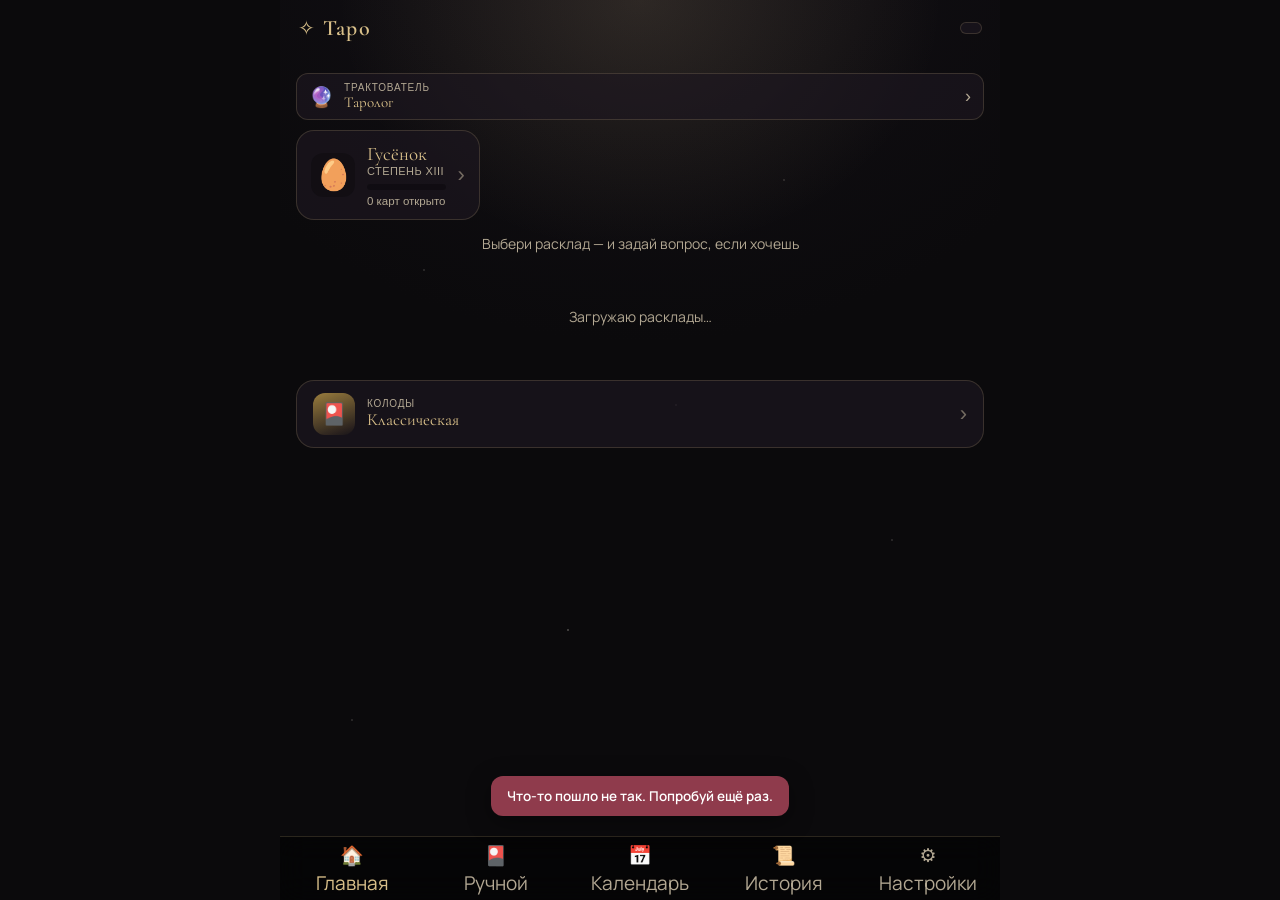
==== commit bab14cd1: "Add files via upload" ====
--- a/index.html
+++ b/index.html
@@ -99,29 +99,43 @@
 
       <!-- ================= TABLE (draw + reveal + interpret) ================= -->
       <section id="screen-table" class="screen">
-        <button class="back-link" data-nav="home">‹ Назад</button>
-        <h2 id="table-title" class="screen-title">Расклад</h2>
+        <button class="back-link" data-nav="home" data-i18n="ui.back">‹ Назад</button>
+        <h2 id="table-title" class="screen-title" data-i18n="ui.title_spread">Расклад</h2>
         <p id="table-question" class="result-question"></p>
         <div id="table-hint" class="table-hint">Нажми на каждую карту, чтобы открыть её</div>
         <div id="table-cards" class="table-cards"></div>
 
         <div id="interp-wrap" class="interp-block" hidden>
-          <div class="interp-head">Трактовка</div>
+          <div class="interp-head" data-i18n="ui.interp_head">Трактовка</div>
           <div id="interp" class="interp-text"></div>
         </div>
+
+        <!-- Расширенная трактовка (старшая модель) — для тройки/крестов. -->
+        <div id="deep-wrap" class="deep-block" hidden>
+          <button id="deep-btn" class="btn-premium">
+            <span class="bp-ico">🌌</span><span class="bp-label">Расширенная трактовка</span>
+            <span id="deep-price" class="bp-price" hidden></span>
+          </button>
+        </div>
+        <div id="deep-text" class="deep-text" hidden></div>
+
+        <!-- Диалог обо всём раскладе (старшая модель) — для тройки/крестов. -->
+        <button id="spread-chat-btn" class="btn-premium spread-chat-btn" hidden>
+          <span class="bp-ico">💬</span><span class="bp-label">Обсудить расклад</span>
+        </button>
 
         <div id="chat-hint" class="card-chat-hint" hidden>Нажми на карту, чтобы поговорить с ней</div>
       </section>
 
       <!-- ================= MANUAL (ручной ввод) ================= -->
       <section id="screen-manual" class="screen">
-        <button class="back-link" data-nav="home">‹ Назад</button>
-        <h2 class="screen-title">🎴 Ручной ввод</h2>
+        <button class="back-link" data-nav="home" data-i18n="ui.back">‹ Назад</button>
+        <h2 class="screen-title" data-i18n="ui.title_manual">🎴 Ручной ввод</h2>
         <p class="screen-sub">Выбери расклад, затем укажи карты, которые выпали у тебя вживую.</p>
         <div id="manual-spreads" class="spread-groups"></div>
 
         <div id="manual-build" class="manual-build" hidden>
-          <button class="back-link" id="manual-reset">‹ Другой расклад</button>
+          <button class="back-link" id="manual-reset" data-i18n="ui.manual_other">‹ Другой расклад</button>
           <h3 id="manual-title" class="manual-title"></h3>
           <div class="q-wrap">
             <textarea id="manual-q" class="q-input" rows="2" maxlength="240"
@@ -136,16 +150,25 @@
 
       <!-- ================= CALENDAR ================= -->
       <section id="screen-calendar" class="screen">
-        <button class="back-link" data-nav="home">‹ Назад</button>
-        <h2 class="screen-title">📅 Календарь дня</h2>
+        <button class="back-link" data-nav="home" data-i18n="ui.back">‹ Назад</button>
+        <h2 class="screen-title" data-i18n="ui.title_calendar">📅 Календарь дня</h2>
         <p class="screen-sub">Карты дня за последние недели. 🔒 — зафиксированная, остальные — авто.</p>
         <div id="cal-grid" class="cal-grid"></div>
-        <div class="cal-legend">Нажми на день с картой, чтобы открыть тот расклад.</div>
+        <div class="cal-legend">Нажми на день с картой, чтобы открыть тот расклад. 🎁 — награда за день.</div>
+        <div id="cal-upcoming" class="cal-upcoming" hidden></div>
+
+        <!-- Лист награды: открывается тапом по дню с 🎁 -->
+        <div id="reward-sheet" class="sheet" hidden>
+          <div class="sheet-card">
+            <button id="reward-close" class="sheet-close" aria-label="Закрыть">×</button>
+            <div id="reward-body"></div>
+          </div>
+        </div>
       </section>
 
       <!-- ================= CARD DIALOGUE ================= -->
       <section id="screen-chat" class="screen">
-        <button class="back-link" id="chat-back">‹ К раскладу</button>
+        <button class="back-link" id="chat-back" data-i18n="ui.chat_back">‹ К раскладу</button>
         <div class="chat-header">
           <div id="chat-card-emoji" class="chat-card-emoji">🃏</div>
           <div>
@@ -164,8 +187,8 @@
 
       <!-- ================= DECKS ================= -->
       <section id="screen-decks" class="screen">
-        <button class="back-link" data-nav="home">‹ Назад</button>
-        <h2 class="screen-title">Колоды</h2>
+        <button class="back-link" data-nav="home" data-i18n="ui.back">‹ Назад</button>
+        <h2 class="screen-title" data-i18n="ui.title_decks">Колоды</h2>
         <p class="screen-sub">Выбери стиль карт. Новые колоды будут появляться здесь.</p>
         <div id="deck-list" class="deck-list"></div>
         <div id="backs-block" class="backs-block" hidden>
@@ -177,30 +200,30 @@
 
       <!-- ================= HISTORY ================= -->
       <section id="screen-history" class="screen">
-        <button class="back-link" data-nav="home">‹ Назад</button>
-        <h2 class="screen-title">История</h2>
+        <button class="back-link" data-nav="home" data-i18n="ui.back">‹ Назад</button>
+        <h2 class="screen-title" data-i18n="ui.title_history">История</h2>
         <div id="hist-list" class="hist-list"></div>
       </section>
 
       <!-- ================= WEEK ================= -->
       <section id="screen-week" class="screen">
-        <button class="back-link" data-nav="home">‹ Назад</button>
-        <h2 class="screen-title">🌙 Моя неделя</h2>
+        <button class="back-link" data-nav="home" data-i18n="ui.back">‹ Назад</button>
+        <h2 class="screen-title" data-i18n="ui.title_week">🌙 Моя неделя</h2>
         <div id="week-body" class="week-body"></div>
       </section>
 
       <!-- ================= COLLECTION ================= -->
       <section id="screen-collection" class="screen">
-        <button class="back-link" data-nav="home">‹ Назад</button>
-        <h2 class="screen-title">🃏 Коллекция</h2>
+        <button class="back-link" data-nav="home" data-i18n="ui.back">‹ Назад</button>
+        <h2 class="screen-title" data-i18n="ui.title_collection">🃏 Коллекция</h2>
         <p class="screen-sub">Открыто <span id="coll-count" class="coll-count">0 / 0</span> — карты, которые тебе выпадали.</p>
         <div id="coll-grid" class="coll-grid"></div>
       </section>
 
       <!-- ================= READERS (Трактователи) ================= -->
       <section id="screen-readers" class="screen">
-        <button class="back-link" data-nav="home">‹ Назад</button>
-        <h2 class="screen-title">🔮 Трактователи</h2>
+        <button class="back-link" data-nav="home" data-i18n="ui.back">‹ Назад</button>
+        <h2 class="screen-title" data-i18n="ui.title_interpreters">🔮 Трактователи</h2>
         <p class="screen-sub">Каждый — свой характер и стиль трактовки. Нажми на карточку — прочтёшь описание.</p>
         <div id="readers-list" class="readers-list">
           <div class="empty-note">Загружаю трактователей…</div>
@@ -209,8 +232,8 @@
 
       <!-- ================= QUESTS (Тропа Гуся) ================= -->
       <section id="screen-quests" class="screen">
-        <button class="back-link" data-nav="home">‹ Назад</button>
-        <h2 class="screen-title">🌾 Тропа Гуся</h2>
+        <button class="back-link" data-nav="home" data-i18n="ui.back">‹ Назад</button>
+        <h2 class="screen-title" data-i18n="ui.title_quests">🌾 Тропа Гуся</h2>
         <div class="quests-coins-head">
           <span class="qch-emoji">🌾</span>
           <span id="quests-balance" class="qch-balance">0</span>
@@ -223,18 +246,18 @@
 
       <!-- ================= ADMIN STATS ================= -->
       <section id="screen-admin" class="screen">
-        <button class="back-link" data-nav="home">‹ Назад</button>
-        <h2 class="screen-title">📊 Статистика</h2>
+        <button class="back-link" data-nav="home" data-i18n="ui.back">‹ Назад</button>
+        <h2 class="screen-title" data-i18n="ui.title_stats">📊 Статистика</h2>
         <div id="admin-body" class="admin-body"><div class="empty-note">Загружаю…</div></div>
       </section>
 
       <!-- ================= SETTINGS ================= -->
       <section id="screen-settings" class="screen">
-        <button class="back-link" data-nav="home">‹ Назад</button>
-        <h2 class="screen-title">Настройки</h2>
-
-        <div class="set-group">
-          <div class="set-label">Тема оформления</div>
+        <button class="back-link" data-nav="home" data-i18n="ui.back">‹ Назад</button>
+        <h2 class="screen-title" data-i18n="ui.title_settings">Настройки</h2>
+
+        <div class="set-group">
+          <div class="set-label" data-i18n="ui.theme">Тема оформления</div>
           <div class="theme-opts">
             <button class="theme-opt" data-theme-opt="noir">
               <span class="to-swatch to-noir"></span> Нуар (золото)
@@ -246,24 +269,47 @@
         </div>
 
         <div class="set-group">
-          <div class="set-label">Карта дня — напоминание</div>
+          <div class="set-label" data-i18n="ui.language">Язык</div>
+          <div class="set-hint" data-i18n="ui.language_hint">На этом языке будут и кнопки, и трактовки.</div>
+          <div id="lang-select" class="lang-select">
+            <button id="lang-toggle" class="lang-toggle" type="button"
+                    aria-haspopup="listbox" aria-expanded="false">
+              <span id="lang-current" class="lang-current">Русский</span>
+              <span class="lang-caret" aria-hidden="true">▾</span>
+            </button>
+            <div id="lang-menu" class="lang-menu" role="listbox" hidden></div>
+          </div>
+        </div>
+
+        <div class="set-group">
+          <div class="set-label" data-i18n="ui.daily_reminder">Карта дня — напоминание</div>
+          <div class="set-hint" id="tz-hint">Время по твоему часовому поясу.</div>
+          <div id="daily-picker" class="tpick" data-target="daily"></div>
           <div class="set-row">
-            <input id="daily-time" class="time-input" type="time" />
-            <button id="daily-save" class="btn-mini">Сохранить</button>
-            <button id="daily-off" class="btn-mini ghost">Выкл</button>
+            <button id="daily-save" class="btn-mini" data-i18n="ui.save">Сохранить</button>
+            <button id="daily-off" class="btn-mini ghost" data-i18n="ui.off">Выкл</button>
+          </div>
+        </div>
+
+        <div class="set-group">
+          <div class="set-label" data-i18n="ui.evening_q">Вечерний вопрос — «как прошёл день?»</div>
+          <div class="set-hint" id="fb-hint">Приходит вечером, когда день уже прожит.</div>
+          <div id="fb-picker" class="tpick" data-target="feedback"></div>
+          <div class="set-row">
+            <button id="fb-save" class="btn-mini" data-i18n="ui.save">Сохранить</button>
           </div>
         </div>
 
         <div class="set-group">
           <label class="set-toggle">
-            <span>Итог недели</span>
+            <span data-i18n="ui.weekly">Итог недели</span>
             <input id="weekly-toggle" type="checkbox" />
             <span class="switch"></span>
           </label>
         </div>
 
         <div id="premium-group" class="set-group premium-group" hidden>
-          <div class="set-label">Подписка</div>
+          <div class="set-label" data-i18n="ui.subscription">Подписка</div>
           <div id="premium-status" class="premium-status">
             <div class="ps-head">
               <span id="premium-badge" class="premium-badge">FREE</span>
@@ -282,11 +328,11 @@
 
     <!-- Bottom navigation -->
     <nav class="tabbar">
-      <button class="tab active" data-nav="home"><span>🏠</span>Главная</button>
-      <button class="tab" data-nav="manual"><span>🎴</span>Ручной</button>
-      <button class="tab" data-nav="calendar"><span>📅</span>Календарь</button>
-      <button class="tab" data-nav="history"><span>📜</span>История</button>
-      <button class="tab" data-nav="settings"><span>⚙️</span>Настройки</button>
+      <button class="tab active" data-nav="home"><span>🏠</span><span data-i18n="ui.tab_home">Главная</span></button>
+      <button class="tab" data-nav="manual"><span>🎴</span><span data-i18n="ui.tab_manual">Ручной</span></button>
+      <button class="tab" data-nav="calendar"><span>📅</span><span data-i18n="ui.tab_calendar">Календарь</span></button>
+      <button class="tab" data-nav="history"><span>📜</span><span data-i18n="ui.tab_history">История</span></button>
+      <button class="tab" data-nav="settings"><span>⚙️</span><span data-i18n="ui.tab_settings">Настройки</span></button>
     </nav>
 
     <!-- Question sheet (вопрос перед раскладом) -->
@@ -336,6 +382,7 @@
   </div>
 
   <script src="js/config.js"></script>
+  <script src="js/ritual.js"></script>
   <script src="js/app.js"></script>
 </body>
 </html>
--- a/css/styles.css
+++ b/css/styles.css
@@ -187,9 +187,36 @@
 .spread-groups { display: flex; flex-direction: column; gap: 8px; }
 .group-title {
   font-family: var(--font-display); font-size: 16px; color: var(--ink-sub);
-  letter-spacing: 0.04em; margin: 12px 2px 2px; text-transform: uppercase;
+  letter-spacing: 0.04em; text-transform: uppercase;
 }
 .spreads { display: flex; flex-direction: column; gap: 12px; }
+
+/* ---- Сворачиваемые группы раскладов (тройки / кресты / большие) ---- */
+.spread-group { display: flex; flex-direction: column; }
+.group-head {
+  display: flex; align-items: center; justify-content: space-between; width: 100%;
+  background: var(--panel); border: 1px solid var(--panel-border);
+  border-radius: var(--radius); padding: 14px 16px; cursor: pointer;
+  color: var(--ink); transition: transform 0.15s, border-color 0.15s;
+}
+.group-head:active { transform: scale(0.99); border-color: var(--gold-deep); }
+.group-head-main { display: flex; align-items: center; gap: 10px; }
+.group-count {
+  font-size: 12px; color: var(--ink-sub); background: rgba(255, 255, 255, 0.06);
+  border-radius: 999px; padding: 1px 9px; line-height: 1.7;
+}
+.group-chevron {
+  font-size: 22px; color: var(--gold); line-height: 1;
+  transform: rotate(90deg); transition: transform 0.25s ease;
+}
+.spread-group.collapsed .group-chevron { transform: rotate(0deg); }
+.group-list {
+  overflow: hidden; max-height: 2000px; opacity: 1; margin-top: 10px;
+  transition: max-height 0.3s ease, opacity 0.2s ease, margin-top 0.2s ease;
+}
+.spread-group.collapsed .group-list {
+  max-height: 0; opacity: 0; margin-top: 0; pointer-events: none;
+}
 .spread-card {
   display: flex; align-items: center; gap: 14px; text-align: left; width: 100%;
   background: var(--panel); border: 1px solid var(--panel-border);
@@ -293,7 +320,7 @@
   perspective: 900px;
 }
 .tcard-inner {
-  position: absolute; inset: 0; trans-style: preserve-3d; transform-style: preserve-3d;
+  position: absolute; inset: 0; transform-style: preserve-3d;
   transition: transform 0.55s cubic-bezier(0.4, 0.15, 0.2, 1);
 }
 .tcard.revealed .tcard-inner { transform: rotateY(180deg); }
@@ -303,13 +330,24 @@
   border: 1px solid var(--panel-border); background: var(--panel);
   display: grid; place-items: center;
 }
-.face img { width: 100%; height: 100%; object-fit: cover; display: block; }
+.face img {
+  width: 100%; height: 100%; object-fit: cover; display: block;
+  /* Плавное проявление, чтобы не было «рывка» в момент подгрузки картинки. */
+  opacity: 0; transition: opacity 0.18s ease;
+}
+.face img.loaded { opacity: 1; }
 .face.noimg { font-size: 44px; background: radial-gradient(120% 90% at 50% 0%, var(--gold-deep), transparent 70%); }
+/* Рубашка с реальной картинкой — простой фон панели (без декора-заглушки).
+   Раньше здесь всегда рисовался градиент-«сток», и он мелькал под кастомной рубашкой. */
 .face.back {
+  background: var(--panel);
+  color: var(--gold);
+}
+/* Декоративная заглушка — только когда реальной картинки нет. */
+.face.back.noimg {
   background:
     repeating-linear-gradient(45deg, rgba(217,192,138,0.06) 0 8px, transparent 8px 16px),
     radial-gradient(120% 90% at 50% 0%, var(--gold-deep), transparent 72%);
-  color: var(--gold);
 }
 .face.front { transform: rotateY(180deg); }
 .tcard:active .tcard-inner { filter: brightness(1.05); }
@@ -329,6 +367,35 @@
 .interp-head { font-family: var(--font-display); font-size: 18px; color: var(--gold); margin-bottom: 8px; }
 .interp-text, .deep-text { white-space: pre-wrap; line-height: 1.6; font-size: 14.5px; color: var(--ink); }
 .interp-loading { color: var(--ink-sub); font-style: italic; }
+
+/* ---- Ritual scene (только над зоной трактовки) ---- */
+.interp-block { position: relative; overflow: hidden; }
+.interp-block.ritual-host { min-height: 210px; }
+.interp-block.ritual-host-wide { min-height: 280px; }
+.ritual-layer {
+  position: absolute; inset: 0; z-index: 2;
+  touch-action: none; -webkit-user-select: none; user-select: none;
+}
+.ritual-layer canvas { display: block; width: 100%; height: 100%; }
+.interp-status {
+  position: relative; z-index: 3;
+  color: var(--ink-sub); font-style: italic;
+}
+.interp-para + .interp-para { margin-top: 12px; }
+.interp-rest {
+  opacity: 0; transform: translateY(6px);
+  transition: opacity 0.55s ease, transform 0.55s ease;
+}
+.interp-rest.on { opacity: 1; transform: none; }
+.interp-caret {
+  color: var(--gold); margin-left: 1px;
+  animation: interpBlink 1s steps(1, end) infinite;
+}
+@keyframes interpBlink { 0%, 49% { opacity: 1; } 50%, 100% { opacity: 0; } }
+@media (prefers-reduced-motion: reduce) {
+  .interp-caret { animation: none; }
+  .interp-rest { opacity: 1; transform: none; transition: none; }
+}
 
 /* ---- Premium buttons ---- */
 .deep-block { margin-top: 14px; }
@@ -347,6 +414,7 @@
   padding: 3px 8px; border-radius: 999px;
 }
 .deep-text { margin-top: 12px; }
+.spread-chat-btn { margin-top: 12px; }
 .card-chat-hint { text-align: center; color: var(--ink-sub); font-size: 12.5px; margin-top: 14px; }
 
 /* ---- Card dialogue ---- */
@@ -436,6 +504,49 @@
 .to-swatch { width: 16px; height: 16px; border-radius: 50%; border: 1px solid rgba(255,255,255,0.2); }
 .to-noir { background: linear-gradient(135deg, #0b0a0c, #d9c08a); }
 .to-violet { background: linear-gradient(135deg, #0a0713, #7b5cff, #e9c46a); }
+/* ── Язык: сворачивающийся список ──
+   Не <select>: системный виджет в Telegram WebView рисуется по-своему на iOS
+   и Android и ломает тему. Свой список — одинаковый везде. */
+.lang-select { position: relative; }
+.lang-toggle {
+  width: 100%; display: flex; align-items: center; justify-content: space-between;
+  background: rgba(0,0,0,0.25); border: 1px solid var(--panel-border);
+  border-radius: var(--radius-sm); padding: 11px 13px; color: var(--ink);
+  font-family: var(--font-ui); font-size: 14px; cursor: pointer;
+  transition: transform 0.15s ease, border-color 0.15s ease, color 0.15s ease;
+}
+.lang-toggle:hover { border-color: var(--gold); color: var(--gold); transform: scale(1.01); }
+.lang-toggle:active { transform: scale(0.985); }
+.lang-toggle[aria-expanded="true"] { border-color: var(--gold); color: var(--gold); }
+.lang-caret { transition: transform 0.18s ease; opacity: 0.75; }
+.lang-toggle[aria-expanded="true"] .lang-caret { transform: rotate(180deg); }
+.lang-menu {
+  margin-top: 8px; display: flex; flex-direction: column; gap: 6px;
+  overflow: hidden; transform-origin: top center;
+  animation: langOpen 0.16s ease both;
+}
+@keyframes langOpen {
+  from { opacity: 0; transform: translateY(-4px) scaleY(0.96); }
+  to   { opacity: 1; transform: translateY(0) scaleY(1); }
+}
+.lang-opt {
+  display: flex; align-items: center; gap: 9px; text-align: left;
+  background: rgba(0,0,0,0.25); border: 1px solid var(--panel-border);
+  border-radius: var(--radius-sm); padding: 10px 12px; color: var(--ink);
+  font-family: var(--font-ui); font-size: 14px; cursor: pointer;
+  transition: transform 0.15s ease, border-color 0.15s ease, color 0.15s ease;
+}
+.lang-opt:hover { border-color: var(--gold); color: var(--gold); transform: scale(1.01); }
+.lang-opt:active { transform: scale(0.985); }
+.lang-opt.active { border-color: var(--gold); color: var(--gold); }
+.lang-opt .lang-check { margin-left: auto; opacity: 0; }
+.lang-opt.active .lang-check { opacity: 1; }
+@media (prefers-reduced-motion: reduce) {
+  .lang-menu { animation: none; }
+  .lang-toggle, .lang-opt { transition: none; }
+  .lang-toggle:hover, .lang-opt:hover, .lang-toggle:active, .lang-opt:active { transform: none; }
+}
+
 .set-row { display: flex; gap: 8px; align-items: center; }
 .time-input {
   flex: 1; background: rgba(0,0,0,0.25); border: 1px solid var(--panel-border);
@@ -1071,3 +1182,116 @@
 .back-name { font-size: 13px; font-weight: 600; color: var(--ink, #efe7d4); }
 .back-status { font-size: 11px; color: var(--ink-sub, #a89f8c); margin-top: 2px; }
 .back-status.ok { color: var(--gold, #d9c08a); }
+
+/* Поле ввода кодового слова из видео (задание watch_video). */
+.quest-code-wrap { margin: 8px 0 6px; }
+.quest-code-input {
+  width: 100%;
+  box-sizing: border-box;
+  padding: 10px 12px;
+  border-radius: 12px;
+  border: 1px solid rgba(255,255,255,.16);
+  background: rgba(255,255,255,.06);
+  color: var(--text, #eee);
+  font-size: 15px;
+}
+.quest-code-input::placeholder { color: rgba(255,255,255,.4); }
+.quest-code-input:focus { outline: none; border-color: rgba(200,170,255,.55); }
+
+/* ===================== Крутилки времени (Android-style) ===================== */
+/* Высота элемента жёстко связана с TPICK_ITEM_H в app.js: значение читается
+   из scrollTop, поэтому менять её надо в обоих местах одновременно. */
+:root { --tpick-item: 36px; }
+.set-hint { font-size: 12px; opacity: 0.55; margin: 2px 0 8px; }
+.tpick {
+  position: relative;
+  display: flex; align-items: center; justify-content: center; gap: 6px;
+  height: calc(var(--tpick-item) * 5);
+  border: 1px solid var(--line, rgba(217,192,138,0.18));
+  border-radius: 14px;
+  background: rgba(255,255,255,0.03);
+  overflow: hidden;
+  margin-bottom: 10px;
+}
+.tpick-col {
+  height: 100%;
+  width: 64px;
+  overflow-y: scroll;
+  scroll-snap-type: y mandatory;
+  scrollbar-width: none;
+  -webkit-overflow-scrolling: touch;
+  padding: calc(var(--tpick-item) * 2) 0;
+  box-sizing: border-box;
+}
+.tpick-col::-webkit-scrollbar { display: none; }
+.tpick-item {
+  height: var(--tpick-item);
+  line-height: var(--tpick-item);
+  text-align: center;
+  font-size: 22px;
+  font-variant-numeric: tabular-nums;
+  opacity: 0.35;
+  scroll-snap-align: center;
+  transition: opacity 0.15s, color 0.15s;
+}
+.tpick-item.sel { opacity: 1; color: var(--gold, #d9c08a); font-weight: 600; }
+.tpick-sep { font-size: 22px; opacity: 0.5; }
+.tpick-hl {
+  position: absolute; left: 8px; right: 8px;
+  top: calc(50% - var(--tpick-item) / 2);
+  height: var(--tpick-item);
+  border-top: 1px solid var(--line, rgba(217,192,138,0.28));
+  border-bottom: 1px solid var(--line, rgba(217,192,138,0.28));
+  pointer-events: none;
+}
+
+/* ===================== Награды календаря ===================== */
+.cal-gift { position: absolute; top: 2px; right: 3px; font-size: 11px; line-height: 1; }
+.cal-gift.free { animation: giftPulse 1.8s ease-in-out infinite; }
+.cal-gift.done { opacity: 0.4; font-size: 10px; }
+@keyframes giftPulse {
+  0%, 100% { transform: scale(1); }
+  50% { transform: scale(1.25); }
+}
+.cal-upcoming {
+  margin-top: 14px; padding: 10px 12px;
+  border: 1px solid var(--line, rgba(217,192,138,0.15));
+  border-radius: 12px; background: rgba(255,255,255,0.02);
+}
+.cal-up-title {
+  font-size: 11px; text-transform: uppercase; letter-spacing: 0.05em;
+  color: var(--gold, #d9c08a); margin-bottom: 6px;
+}
+.cal-up-row { display: flex; align-items: center; gap: 8px; font-size: 13px; padding: 3px 0; }
+.cal-up-name { flex: 1; }
+.cal-up-in { opacity: 0.5; font-size: 12px; }
+
+.sheet {
+  position: fixed; inset: 0; z-index: 60;
+  display: flex; align-items: flex-end; justify-content: center;
+  background: rgba(0,0,0,0.55);
+}
+.sheet-card {
+  position: relative;
+  width: 100%; max-width: var(--maxw, 560px);
+  border-radius: 18px 18px 0 0;
+  border: 1px solid var(--line, rgba(217,192,138,0.2));
+  background: var(--bg-card, #14110d);
+  padding: 18px 16px calc(18px + env(safe-area-inset-bottom));
+}
+.sheet-close {
+  position: absolute; top: 8px; right: 10px;
+  background: none; border: none; color: inherit; font-size: 24px; opacity: 0.6;
+}
+.sheet-title { font-family: var(--font-display); font-size: 18px; color: var(--gold, #d9c08a); }
+.sheet-sub { font-size: 13px; opacity: 0.7; margin-bottom: 10px; }
+.rw-row {
+  display: flex; align-items: center; gap: 10px;
+  padding: 10px 0; border-top: 1px solid var(--line, rgba(255,255,255,0.08));
+}
+.rw-row.claimed { opacity: 0.55; }
+.rw-emoji { font-size: 22px; }
+.rw-text { flex: 1; }
+.rw-title { font-size: 14px; font-weight: 600; }
+.rw-desc { font-size: 12px; opacity: 0.6; }
+.rw-state { font-size: 12px; opacity: 0.6; }
